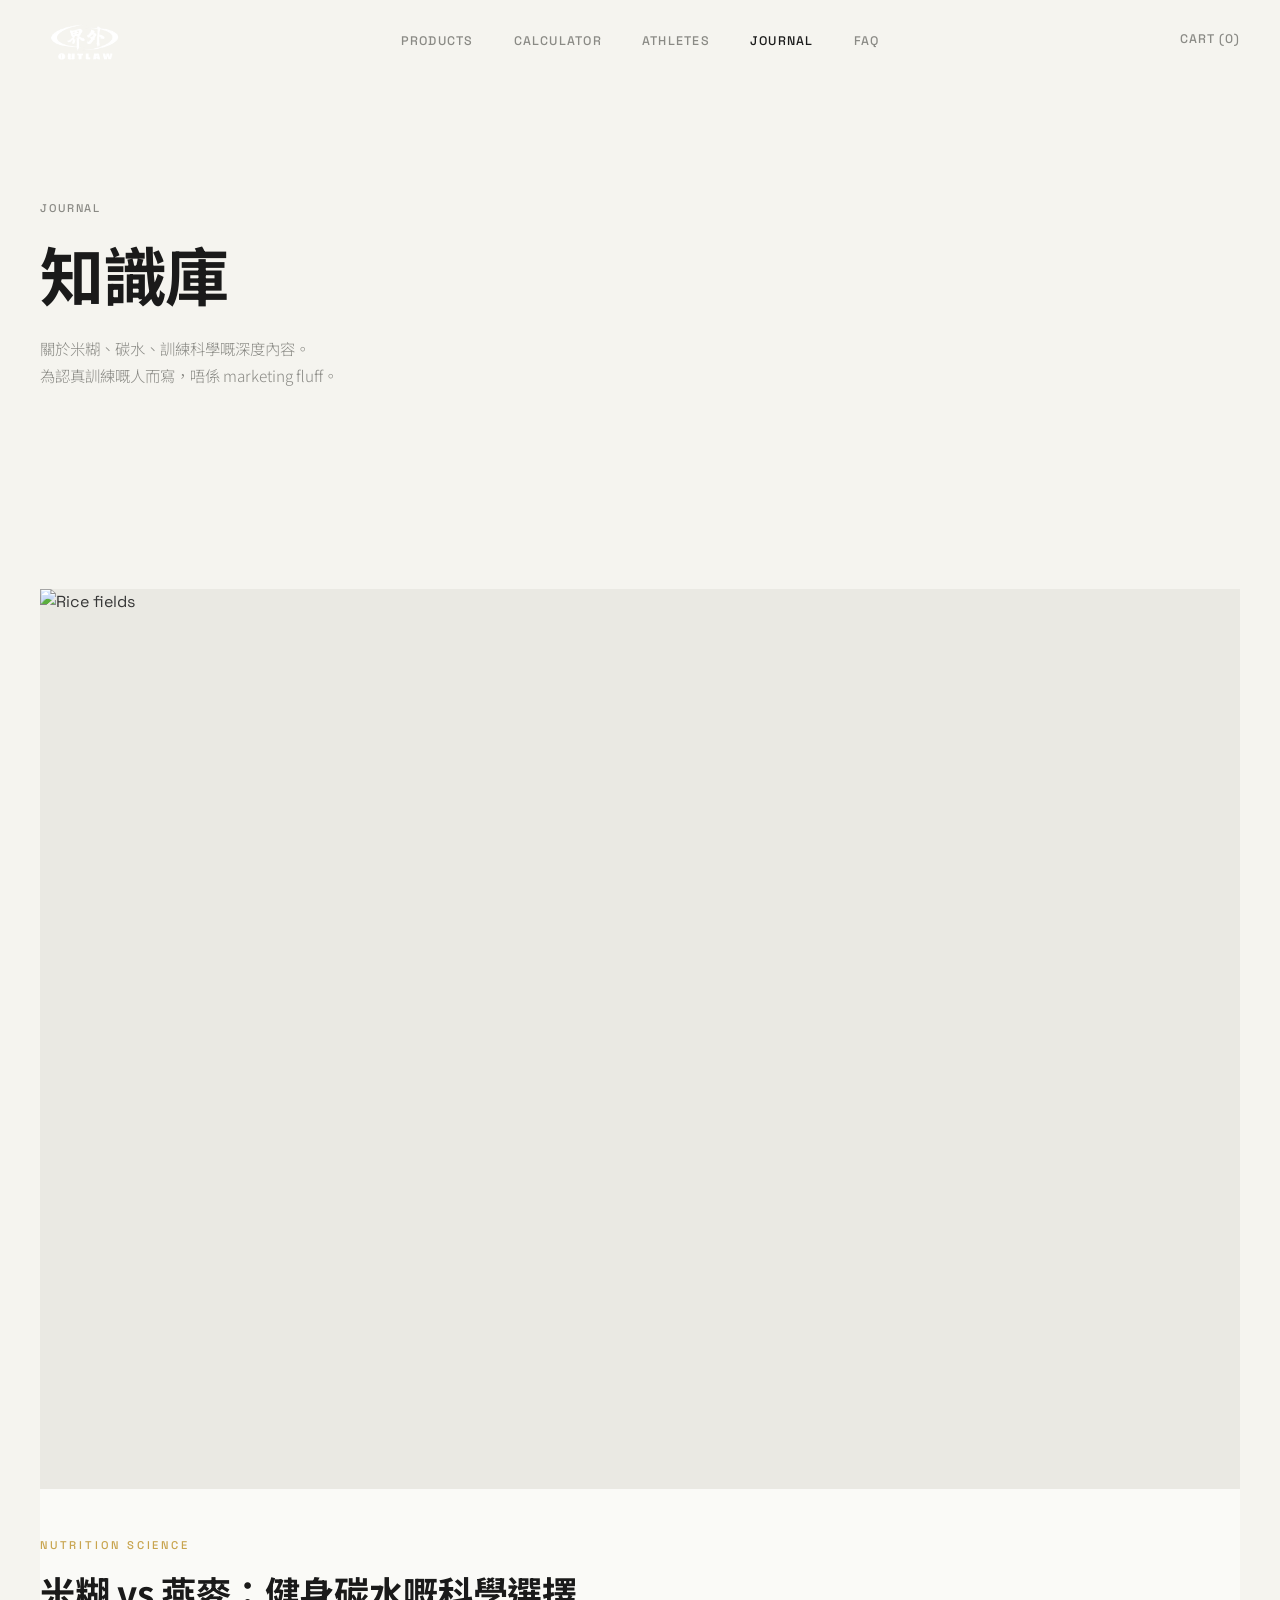
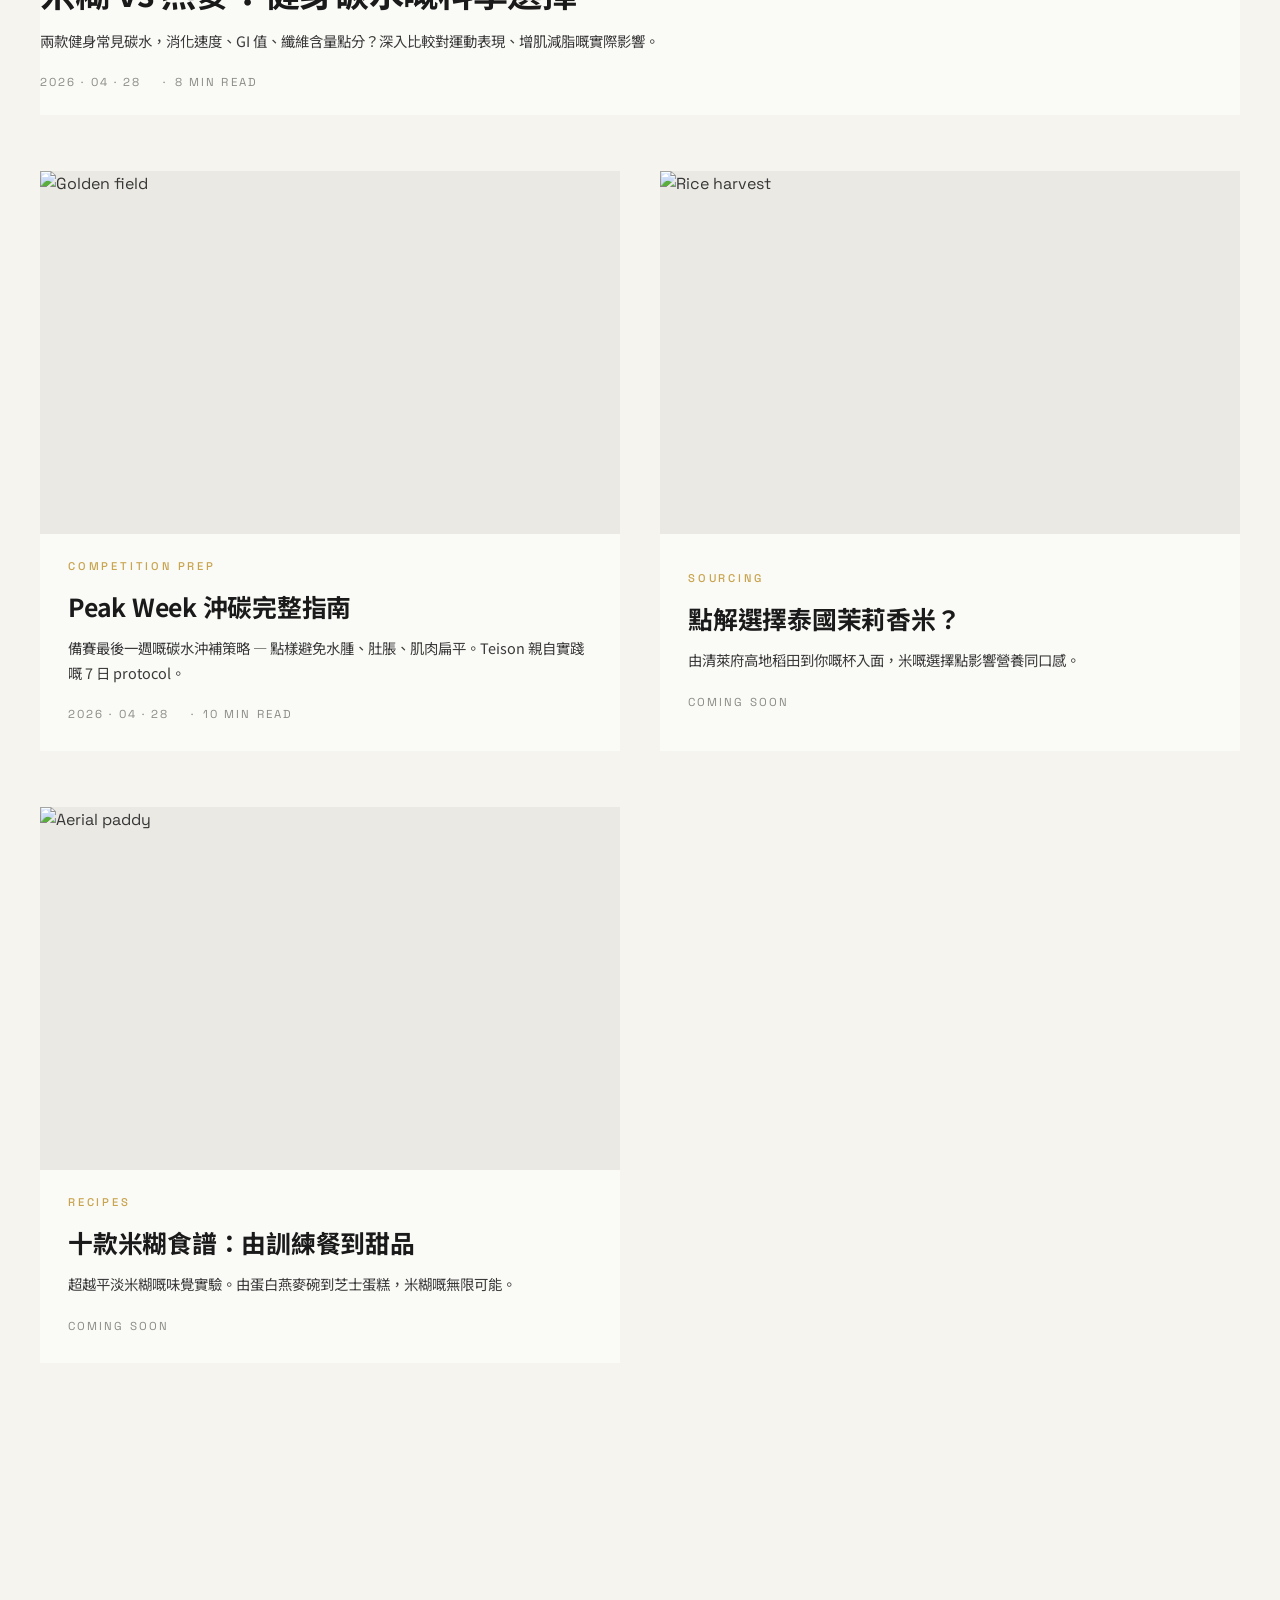
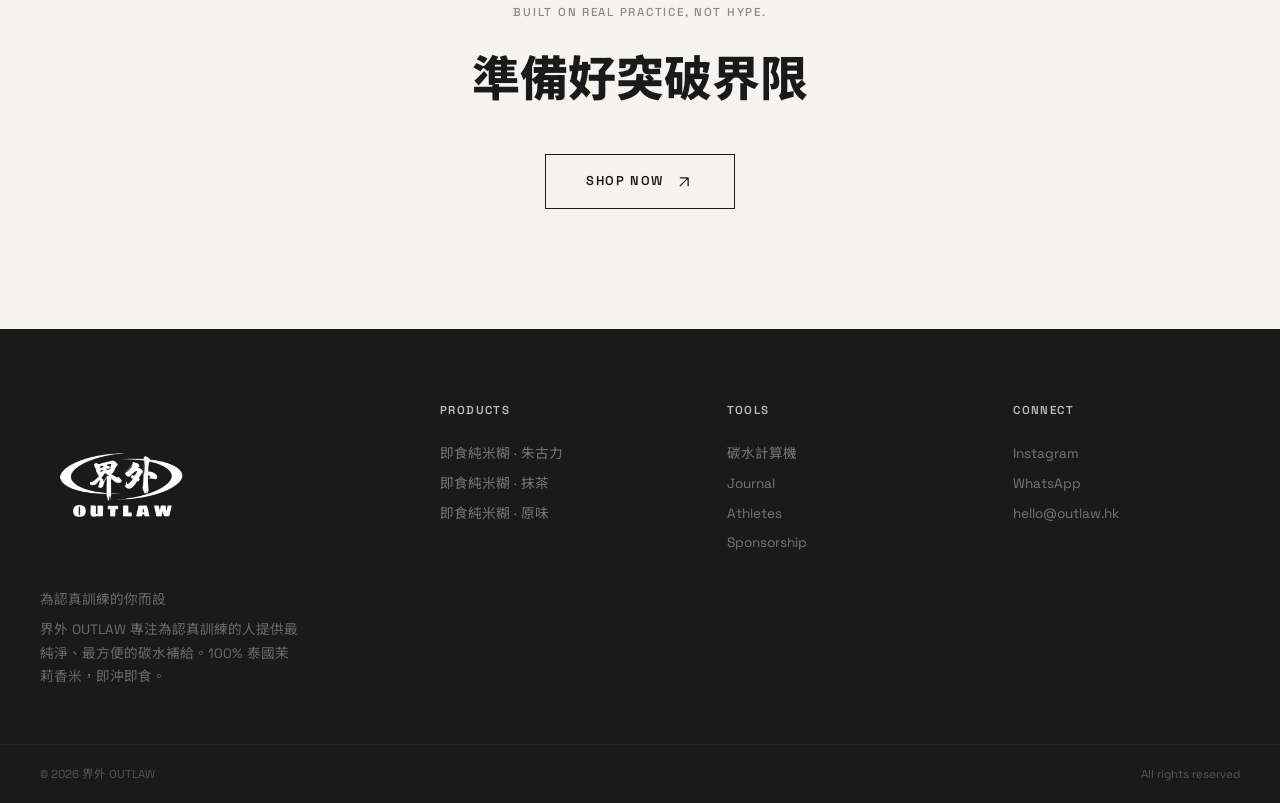
==== blog.html @ 8447324b "Add Calculator + Journal + Sponsorship pages — 5 new pages Build out three major sections requested " ====
<!DOCTYPE html>
<html lang="zh-Hant">
<head>
  <meta charset="UTF-8">
  <meta name="viewport" content="width=device-width, initial-scale=1.0">
  <title>Journal · 知識庫 — 界外 OUTLAW</title>
  <meta name="description" content="界外 Journal — 健身碳水營養、訓練科學、米糊使用指南。為認真訓練嘅人提供有深度嘅內容。">
  <link rel="stylesheet" href="styles.css?v=20260428c">
  <link rel="preconnect" href="https://fonts.googleapis.com">
  <link rel="preconnect" href="https://fonts.gstatic.com" crossorigin>
  <link href="https://fonts.googleapis.com/css2?family=Archivo:wght@400;500;600;700;800;900&family=Noto+Sans+TC:wght@300;400;500;700&family=Space+Grotesk:wght@400;500;600;700&display=swap" rel="stylesheet">
</head>
<body>

  <div class="cursor-dot"></div>

  <div class="page-loader">
    <div class="loader-inner">
      <img src="images/logo-white.webp" alt="界外" class="loader-logo-img">
      <div class="loader-bar"><div class="loader-fill"></div></div>
    </div>
  </div>

  <header class="site-header scrolled">
    <nav class="nav-container">
      <a href="index.html" class="logo">
        <img src="images/logo-white.webp" alt="界外 OUTLAW" class="logo-img logo-white">
        <img src="images/logo-black.webp" alt="界外 OUTLAW" class="logo-img logo-black">
      </a>
      <ul class="nav-links">
        <li><a href="index.html#products">Products</a></li>
        <li><a href="calculator.html">Calculator</a></li>
        <li><a href="teison.html">Athletes</a></li>
        <li><a href="blog.html" class="nav-active">Journal</a></li>
        <li><a href="index.html#faq">FAQ</a></li>
      </ul>
      <div class="nav-right">
        <a href="#" class="nav-cart">Cart (0)</a>
        <button class="hamburger" aria-label="Menu">
          <span class="ham-line"></span>
          <span class="ham-line"></span>
        </button>
      </div>
    </nav>
  </header>

  <div class="mobile-overlay">
    <div class="mobile-nav">
      <ul>
        <li><a href="index.html#products" data-num="01">Products</a></li>
        <li><a href="calculator.html" data-num="02">Calculator</a></li>
        <li><a href="teison.html" data-num="03">Athletes</a></li>
        <li><a href="blog.html" data-num="04">Journal</a></li>
        <li><a href="index.html#faq" data-num="05">FAQ</a></li>
      </ul>
      <div class="mobile-footer">
        <a href="#">Instagram</a>
        <a href="#">WhatsApp</a>
      </div>
    </div>
  </div>

  <section class="page-hero">
    <div class="section-container">
      <p class="tag" data-reveal>Journal</p>
      <h1 class="page-hero-title" data-reveal>知識庫</h1>
      <p class="page-hero-subtitle" data-reveal>關於米糊、碳水、訓練科學嘅深度內容。<br>為認真訓練嘅人而寫，唔係 marketing fluff。</p>
    </div>
  </section>

  <section class="blog-grid-section">
    <div class="section-container">
      <div class="blog-grid">

        <a href="blog-rice-vs-oats.html" class="blog-card blog-card-feature" data-reveal>
          <div class="blog-card-img">
            <img src="https://images.unsplash.com/photo-1632703272582-41359d52bfa9?w=1600&q=75&fit=crop" alt="Rice fields" loading="lazy" decoding="async" width="1600" height="900">
          </div>
          <div class="blog-card-body">
            <span class="blog-card-tag">Nutrition Science</span>
            <h3 class="blog-card-title">米糊 vs 燕麥：健身碳水嘅科學選擇</h3>
            <p class="blog-card-excerpt">兩款健身常見碳水，消化速度、GI 值、纖維含量點分？深入比較對運動表現、增肌減脂嘅實際影響。</p>
            <div class="blog-card-meta">
              <span>2026 · 04 · 28</span>
              <span class="blog-card-readtime">8 min read</span>
            </div>
          </div>
        </a>

        <a href="blog-peak-week.html" class="blog-card" data-reveal>
          <div class="blog-card-img">
            <img src="https://images.unsplash.com/photo-1572071623532-ac7ff711b03e?w=1600&q=75&fit=crop" alt="Golden field" loading="lazy" decoding="async" width="1600" height="900">
          </div>
          <div class="blog-card-body">
            <span class="blog-card-tag">Competition Prep</span>
            <h3 class="blog-card-title">Peak Week 沖碳完整指南</h3>
            <p class="blog-card-excerpt">備賽最後一週嘅碳水沖補策略 — 點樣避免水腫、肚脹、肌肉扁平。Teison 親自實踐嘅 7 日 protocol。</p>
            <div class="blog-card-meta">
              <span>2026 · 04 · 28</span>
              <span class="blog-card-readtime">10 min read</span>
            </div>
          </div>
        </a>

        <article class="blog-card blog-card-soon" data-reveal>
          <div class="blog-card-img">
            <img src="https://images.unsplash.com/photo-1761549849686-d1fd83a094aa?w=1600&q=75&fit=crop" alt="Rice harvest" loading="lazy" decoding="async" width="1600" height="900">
          </div>
          <div class="blog-card-body">
            <span class="blog-card-tag">Sourcing</span>
            <h3 class="blog-card-title">點解選擇泰國茉莉香米？</h3>
            <p class="blog-card-excerpt">由清萊府高地稻田到你嘅杯入面，米嘅選擇點影響營養同口感。</p>
            <div class="blog-card-meta">
              <span>Coming Soon</span>
            </div>
          </div>
        </article>

        <article class="blog-card blog-card-soon" data-reveal>
          <div class="blog-card-img">
            <img src="https://images.unsplash.com/photo-1558534949-0a442809cb33?w=1600&q=75&fit=crop" alt="Aerial paddy" loading="lazy" decoding="async" width="1600" height="900">
          </div>
          <div class="blog-card-body">
            <span class="blog-card-tag">Recipes</span>
            <h3 class="blog-card-title">十款米糊食譜：由訓練餐到甜品</h3>
            <p class="blog-card-excerpt">超越平淡米糊嘅味覺實驗。由蛋白燕麥碗到芝士蛋糕，米糊嘅無限可能。</p>
            <div class="blog-card-meta">
              <span>Coming Soon</span>
            </div>
          </div>
        </article>

      </div>
    </div>
  </section>

  <section class="cta-section">
    <div class="cta-inner" data-reveal>
      <p class="cta-small">Built on real practice, not hype.</p>
      <h2 class="cta-title">準備好突破界限</h2>
      <a href="index.html#products" class="btn-outline">
        <span>Shop Now</span>
        <svg width="20" height="20" viewBox="0 0 24 24" fill="none" stroke="currentColor" stroke-width="1.5"><path d="M7 17L17 7M17 7H7M17 7V17"/></svg>
      </a>
    </div>
  </section>

  <footer class="site-footer">
    <div class="footer-top">
      <div class="section-container">
        <div class="footer-grid">
          <div class="footer-brand">
            <div class="footer-logo">
              <img src="images/logo-black.webp" alt="界外 OUTLAW" class="footer-logo-img">
            </div>
            <p class="footer-tagline">為認真訓練的你而設</p>
            <p class="footer-desc">界外 OUTLAW 專注為認真訓練的人提供最純淨、最方便的碳水補給。100% 泰國茉莉香米，即沖即食。</p>
          </div>
          <div class="footer-col">
            <h5>Products</h5>
            <a href="index.html#products">即食純米糊 · 朱古力</a>
            <a href="index.html#products">即食純米糊 · 抹茶</a>
            <a href="index.html#products">即食純米糊 · 原味</a>
          </div>
          <div class="footer-col">
            <h5>Tools</h5>
            <a href="calculator.html">碳水計算機</a>
            <a href="blog.html">Journal</a>
            <a href="teison.html">Athletes</a>
            <a href="sponsorship.html">Sponsorship</a>
          </div>
          <div class="footer-col">
            <h5>Connect</h5>
            <a href="#">Instagram</a>
            <a href="#">WhatsApp</a>
            <a href="mailto:hello@outlaw.hk">hello@outlaw.hk</a>
          </div>
        </div>
      </div>
    </div>
    <div class="footer-bottom">
      <div class="section-container">
        <span>&copy; 2026 界外 OUTLAW</span>
        <span>All rights reserved</span>
      </div>
    </div>
  </footer>

  <script src="script.js?v=20260428c" defer></script>
</body>
</html>
---- styles.css ----
/* ========== RESET ========== */
*, *::before, *::after {
  margin: 0; padding: 0; box-sizing: border-box;
}

:root {
  --bg: #f5f4ef;
  --bg-dark: #1a1a1a;
  --surface: #eae9e3;
  --text: #3a3a3a;
  --text-muted: #8a8a85;
  --heading: #1a1a1a;
  --white: #fafaf7;
  --accent: #c8a44e;
  --ease: cubic-bezier(0.645, 0.045, 0.355, 1);
  --ease-out: cubic-bezier(0.16, 1, 0.3, 1);
}

html {
  scroll-behavior: smooth;
  font-size: 16px;
  scrollbar-width: thin;
  scrollbar-color: var(--text-muted) transparent;
}

body {
  font-family: 'Space Grotesk', 'Noto Sans TC', sans-serif;
  background: var(--bg);
  color: var(--text);
  line-height: 1.6;
  overflow-x: hidden;
  cursor: none;
}

@media (pointer: coarse) {
  body { cursor: auto; }
  .cursor-dot { display: none !important; }
}

img { max-width: 100%; height: auto; display: block; }
a { text-decoration: none; color: inherit; }
ul { list-style: none; }

.section-container {
  max-width: 1280px;
  margin: 0 auto;
  padding: 0 40px;
}

/* ========== CUSTOM CURSOR ========== */
.cursor-dot {
  position: fixed;
  width: 8px; height: 8px;
  background: var(--heading);
  border-radius: 50%;
  pointer-events: none;
  z-index: 9999;
  mix-blend-mode: difference;
  transition: transform 0.15s var(--ease), opacity 0.3s;
  transform: translate(-50%, -50%);
  opacity: 0;
}

body:hover .cursor-dot { opacity: 1; }

.cursor-dot.hovering {
  transform: translate(-50%, -50%) scale(5);
  background: var(--white);
}

/* ========== PAGE LOADER ========== */
.page-loader {
  position: fixed;
  inset: 0;
  z-index: 10000;
  background: var(--heading);
  display: flex;
  align-items: center;
  justify-content: center;
  transition: opacity 0.6s var(--ease), visibility 0.6s;
}

.page-loader.done {
  opacity: 0;
  visibility: hidden;
}

.loader-inner {
  text-align: center;
  display: flex;
  flex-direction: column;
  align-items: center;
  justify-content: center;
}

.loader-logo-img {
  height: 180px;
  width: auto;
  display: block;
  margin: 0 auto 40px;
}

.loader-bar {
  width: 120px;
  height: 2px;
  background: rgba(255,255,255,0.15);
  border-radius: 2px;
  overflow: hidden;
  margin: 0 auto;
}

.loader-fill {
  height: 100%;
  width: 0;
  background: var(--white);
  animation: loaderFill 1.2s var(--ease) forwards;
}

@keyframes loaderFill {
  to { width: 100%; }
}

/* ========== HEADER ========== */
.site-header {
  position: fixed;
  top: 0; left: 0;
  width: 100%;
  z-index: 1000;
  padding: 0 40px;
  transition: all 0.4s var(--ease);
}

.site-header::before {
  content: '';
  position: absolute;
  inset: 0;
  background: rgba(245, 244, 239, 0.85);
  backdrop-filter: blur(16px);
  -webkit-backdrop-filter: blur(16px);
  opacity: 0;
  transition: opacity 0.4s var(--ease);
}

.site-header.scrolled::before { opacity: 1; }

.nav-container {
  max-width: 1280px;
  margin: 0 auto;
  height: 80px;
  display: flex;
  align-items: center;
  justify-content: space-between;
  position: relative;
  z-index: 2;
}

.logo {
  display: flex;
  align-items: center;
}

.logo-img {
  height: 88px;
  width: auto;
  transition: opacity 0.4s;
}

/* Default state: show black logo, hide white */
.logo-white { display: none; }
.logo-black { display: block; }

/* On hero: show white logo, hide black */
.site-header.hero-visible .logo-white { display: block; }
.site-header.hero-visible .logo-black { display: none; }

.nav-links {
  display: flex;
  gap: 40px;
  position: absolute;
  left: 50%;
  transform: translateX(-50%);
}

.nav-links a {
  font-size: 0.78rem;
  font-weight: 500;
  letter-spacing: 0.1em;
  text-transform: uppercase;
  color: var(--text-muted);
  position: relative;
  padding: 4px 0;
  transition: color 0.3s;
}

.nav-links a:hover { color: var(--heading); }

.nav-links a::after {
  content: '';
  position: absolute;
  bottom: 0; left: 0;
  width: 0; height: 1px;
  background: var(--heading);
  transition: width 0.4s var(--ease);
}

.nav-links a:hover::after { width: 100%; }

.nav-right {
  display: flex;
  align-items: center;
  gap: 28px;
}

.nav-cart {
  font-size: 0.78rem;
  font-weight: 500;
  letter-spacing: 0.08em;
  text-transform: uppercase;
  color: var(--text-muted);
  transition: color 0.3s;
}

.nav-cart:hover { color: var(--heading); }

.hamburger {
  display: none;
  flex-direction: column;
  gap: 6px;
  background: none;
  border: none;
  cursor: none;
  padding: 8px 0;
  width: 28px;
}

.ham-line {
  display: block;
  width: 100%;
  height: 1.5px;
  background: var(--heading);
  transition: all 0.4s var(--ease);
  transform-origin: center;
}

.hamburger.active .ham-line:first-child {
  transform: translateY(3.75px) rotate(45deg);
}
.hamburger.active .ham-line:last-child {
  transform: translateY(-3.75px) rotate(-45deg);
}

/* ========== MOBILE OVERLAY ========== */
.mobile-overlay {
  position: fixed;
  inset: 0;
  z-index: 998;
  background: var(--heading);
  display: flex;
  align-items: center;
  justify-content: center;
  opacity: 0;
  visibility: hidden;
  transition: all 0.5s var(--ease);
}

.mobile-overlay.active {
  opacity: 1;
  visibility: visible;
}

.mobile-nav ul { text-align: center; }

.mobile-nav li {
  overflow: hidden;
}

.mobile-nav a {
  display: block;
  font-size: clamp(2rem, 6vw, 3.5rem);
  font-weight: 700;
  color: var(--white);
  padding: 8px 0;
  transform: translateY(100%);
  transition: transform 0.5s var(--ease-out), color 0.3s;
}

.mobile-overlay.active .mobile-nav a {
  transform: translateY(0);
}

.mobile-nav li:nth-child(1) a { transition-delay: 0.1s; }
.mobile-nav li:nth-child(2) a { transition-delay: 0.15s; }
.mobile-nav li:nth-child(3) a { transition-delay: 0.2s; }
.mobile-nav li:nth-child(4) a { transition-delay: 0.25s; }
.mobile-nav li:nth-child(5) a { transition-delay: 0.3s; }

.mobile-nav a::before {
  content: attr(data-num);
  font-size: 0.7rem;
  font-weight: 400;
  letter-spacing: 0.1em;
  color: var(--text-muted);
  display: block;
  margin-bottom: 4px;
}

.mobile-nav a:hover { color: var(--accent); }

.mobile-footer {
  position: absolute;
  bottom: 40px;
  left: 50%;
  transform: translateX(-50%);
  display: flex;
  gap: 32px;
}

.mobile-footer a {
  font-size: 0.75rem;
  letter-spacing: 0.1em;
  text-transform: uppercase;
  color: var(--text-muted);
}

/* ========== HERO ========== */
.hero {
  position: relative;
  height: 100vh;
  min-height: 700px;
  display: flex;
  align-items: flex-end;
  overflow: hidden;
}

.hero-visual {
  position: absolute;
  inset: 0;
}

.hero-img-wrapper {
  width: 100%; height: 120%;
  position: absolute;
  top: -10%;
}

.hero-img-wrapper img,
.hero-img-wrapper .hero-video {
  width: 100%;
  height: 100%;
  object-fit: cover;
  filter: brightness(0.55) contrast(1.05) saturate(0.92);
  display: block;
}

.hero-grain {
  position: absolute;
  inset: 0;
  background-image: url("data:image/svg+xml,%3Csvg viewBox='0 0 256 256' xmlns='http://www.w3.org/2000/svg'%3E%3Cfilter id='noise'%3E%3CfeTurbulence type='fractalNoise' baseFrequency='0.9' numOctaves='4' stitchTiles='stitch'/%3E%3C/filter%3E%3Crect width='100%25' height='100%25' filter='url(%23noise)' opacity='0.04'/%3E%3C/svg%3E");
  pointer-events: none;
  opacity: 0.5;
}

.hero-content {
  position: relative;
  z-index: 2;
  width: 100%;
  padding: 0 40px 60px;
  max-width: 1360px;
  margin: 0 auto;
  display: flex;
  flex-direction: column;
  gap: 48px;
}

.hero-title-wrap {
  display: flex;
  flex-direction: column;
  gap: 0;
}

.hero-line {
  overflow: hidden;
}

.hero-small {
  display: inline-block;
  font-family: 'Noto Sans TC', sans-serif;
  font-size: 0.85rem;
  font-weight: 300;
  letter-spacing: 0.3em;
  color: rgba(255,255,255,0.5);
  margin-bottom: 12px;
  transform: translateY(100%);
  transition: transform 0.8s var(--ease-out);
}

.hero-title {
  font-family: 'Archivo', sans-serif;
  font-size: clamp(3.5rem, 9vw, 7.5rem);
  font-weight: 900;
  line-height: 0.95;
  color: var(--white);
  text-transform: uppercase;
  letter-spacing: -0.02em;
  transform: translateY(100%);
  transition: transform 0.8s var(--ease-out);
}

.hero-title em {
  font-style: italic;
  color: var(--accent);
}

.hero-line.revealed .hero-small,
.hero-line.revealed .hero-title {
  transform: translateY(0);
}

.hero-line:nth-child(1) .hero-small { transition-delay: 0.4s; }
.hero-line:nth-child(2) .hero-title { transition-delay: 0.5s; }
.hero-line:nth-child(3) .hero-title { transition-delay: 0.6s; }

.hero-bottom {
  display: flex;
  justify-content: space-between;
  align-items: flex-end;
}

.link-arrow {
  display: inline-flex;
  align-items: center;
  gap: 12px;
  font-size: 0.85rem;
  font-weight: 500;
  letter-spacing: 0.1em;
  text-transform: uppercase;
  color: var(--white);
  transition: gap 0.3s var(--ease);
}

.link-arrow:hover { gap: 20px; }

.link-arrow svg { transition: transform 0.3s var(--ease); }
.link-arrow:hover svg { transform: translate(4px, -4px); }

.hero-scroll {
  display: flex;
  align-items: center;
  gap: 12px;
  color: rgba(255,255,255,0.4);
  font-size: 0.7rem;
  letter-spacing: 0.15em;
  text-transform: uppercase;
}

.scroll-indicator {
  width: 1px; height: 48px;
  background: rgba(255,255,255,0.15);
  position: relative;
  overflow: hidden;
}

.scroll-dot {
  width: 1px; height: 16px;
  background: var(--white);
  position: absolute;
  top: -16px;
  animation: scrollDown 2s var(--ease) infinite;
}

@keyframes scrollDown {
  0% { top: -16px; }
  100% { top: 48px; }
}

/* ========== REVEAL ANIMATION ========== */
[data-reveal] {
  opacity: 0;
  transform: translateY(40px);
  transition: opacity 0.8s var(--ease-out), transform 0.8s var(--ease-out);
}

[data-reveal].revealed {
  opacity: 1;
  transform: translateY(0);
}

/* ========== MARQUEE ========== */
.marquee {
  background: var(--heading);
  padding: 16px 0;
  overflow: hidden;
  white-space: nowrap;
}

.marquee-track {
  display: inline-flex;
  align-items: center;
  gap: 28px;
  animation: marqueeScroll 20s linear infinite;
}

.marquee-item {
  font-size: 0.72rem;
  font-weight: 500;
  letter-spacing: 0.15em;
  text-transform: uppercase;
  color: rgba(255,255,255,0.45);
}

.marquee-dot {
  font-size: 0.35rem;
  color: var(--accent);
}

@keyframes marqueeScroll {
  0% { transform: translateX(0); }
  100% { transform: translateX(-50%); }
}

/* ========== BRAND STATEMENT ========== */
.brand-statement {
  padding: 160px 40px;
  text-align: center;
}

.statement-label {
  font-size: 0.72rem;
  font-weight: 500;
  letter-spacing: 0.2em;
  text-transform: uppercase;
  color: var(--text-muted);
  margin-bottom: 40px;
}

.statement-text {
  font-family: 'Noto Sans TC', sans-serif;
  font-size: clamp(1.6rem, 3.5vw, 2.6rem);
  font-weight: 700;
  line-height: 1.7;
  color: var(--heading);
}

.statement-highlight {
  color: var(--accent);
  position: relative;
}

/* ========== EXPLAINER ========== */
.explainer {
  padding: 0 40px 140px;
}

.explainer-layout {
  max-width: 1280px;
  margin: 0 auto;
  display: grid;
  grid-template-columns: 1fr 1.2fr;
  gap: 100px;
  align-items: start;
}

.explainer-title {
  font-family: 'Noto Sans TC', sans-serif;
  font-size: clamp(1.8rem, 3.5vw, 2.8rem);
  font-weight: 700;
  line-height: 1.4;
  color: var(--heading);
  margin-bottom: 20px;
}

.explainer-block {
  padding: 28px 0;
  border-bottom: 1px solid rgba(0,0,0,0.06);
}

.explainer-block:first-child {
  padding-top: 0;
}

.explainer-body {
  font-size: 0.95rem;
  line-height: 1.9;
  color: var(--text-muted);
}

.explainer-body strong {
  color: var(--heading);
  font-weight: 600;
}

/* ========== TAG ========== */
.tag {
  font-size: 0.7rem;
  font-weight: 500;
  letter-spacing: 0.15em;
  text-transform: uppercase;
  color: var(--text-muted);
  margin-bottom: 20px;
}

/* ========== IMAGE STRIP ========== */
.image-strip {
  position: relative;
  height: 50vh;
  min-height: 350px;
  overflow: hidden;
}

.image-strip-short {
  height: 40vh;
  min-height: 280px;
}

.strip-img {
  position: absolute;
  inset: 0;
  width: 100%;
  height: 120%;
  top: -10%;
}

.strip-img img {
  width: 100%;
  height: 100%;
  object-fit: cover;
  filter: contrast(1.05) saturate(0.9);
}

.strip-overlay {
  position: absolute;
  inset: 0;
  background: linear-gradient(to bottom, rgba(0,0,0,0.1), rgba(0,0,0,0.3));
  pointer-events: none;
}

.strip-grain {
  position: absolute;
  inset: 0;
  background-image: url("data:image/svg+xml,%3Csvg viewBox='0 0 256 256' xmlns='http://www.w3.org/2000/svg'%3E%3Cfilter id='noise'%3E%3CfeTurbulence type='fractalNoise' baseFrequency='0.9' numOctaves='4' stitchTiles='stitch'/%3E%3C/filter%3E%3Crect width='100%25' height='100%25' filter='url(%23noise)' opacity='0.04'/%3E%3C/svg%3E");
  pointer-events: none;
  opacity: 0.4;
}

.strip-text {
  position: absolute;
  bottom: 32px;
  left: 0;
  right: 0;
  text-align: center;
  z-index: 2;
}

.strip-text span {
  font-family: 'Noto Sans TC', sans-serif;
  font-size: 0.78rem;
  font-weight: 400;
  letter-spacing: 0.25em;
  color: rgba(255,255,255,0.6);
}

/* ========== PRODUCTS ========== */
.products {
  padding: 120px 0;
}

.products-header {
  margin-bottom: 60px;
}

.products-title {
  font-family: 'Noto Sans TC', sans-serif;
  font-size: clamp(1.6rem, 3vw, 2.4rem);
  font-weight: 700;
  color: var(--heading);
}

.products-subtitle {
  font-size: 0.92rem;
  line-height: 1.8;
  color: var(--text-muted);
  margin-top: 16px;
  max-width: 520px;
}

.products-grid {
  display: grid;
  grid-template-columns: repeat(3, 1fr);
  gap: 2px;
}

.product-card {
  background: var(--bg);
}

.product-link {
  display: block;
}

.product-visual {
  position: relative;
  aspect-ratio: 1;
  overflow: hidden;
  background: var(--surface);
}

.product-visual img {
  width: 100%;
  height: 100%;
  object-fit: contain;
  padding: 20px;
  transition: transform 0.6s var(--ease);
}

.product-card:hover .product-visual img {
  transform: scale(1.05);
}

.product-overlay {
  position: absolute;
  inset: 0;
  background: rgba(26,26,26,0);
  display: flex;
  align-items: center;
  justify-content: center;
  transition: background 0.4s var(--ease);
}

.product-card:hover .product-overlay {
  background: rgba(26,26,26,0.15);
}

.product-cta {
  font-size: 0.78rem;
  font-weight: 600;
  letter-spacing: 0.1em;
  text-transform: uppercase;
  color: var(--white);
  opacity: 0;
  transform: translateY(12px);
  transition: all 0.4s var(--ease);
}

.product-card:hover .product-cta {
  opacity: 1;
  transform: translateY(0);
}

.product-details {
  padding: 24px 28px;
  display: flex;
  flex-direction: column;
  gap: 8px;
}

.product-name {
  display: flex;
  align-items: center;
  gap: 12px;
}

.product-name h3 {
  font-size: 0.95rem;
  font-weight: 600;
  color: var(--heading);
}

.product-badge {
  font-size: 0.6rem;
  font-weight: 600;
  letter-spacing: 0.08em;
  text-transform: uppercase;
  color: var(--accent);
  border: 1px solid var(--accent);
  padding: 2px 8px;
}

.badge-new {
  color: var(--heading);
  border-color: var(--heading);
}

.product-desc {
  font-size: 0.82rem;
  line-height: 1.6;
  color: var(--text-muted);
  margin-bottom: 12px;
}

.product-meta {
  display: flex;
  justify-content: space-between;
  align-items: center;
}

.product-spec {
  font-size: 0.78rem;
  color: var(--text-muted);
}

.product-price {
  font-size: 0.95rem;
  font-weight: 700;
  color: var(--heading);
}

/* ========== NUTRITION ========== */
.nutrition {
  padding: 140px 0;
  background: var(--surface);
}

.nutrition-layout {
  display: grid;
  grid-template-columns: 1fr 1fr;
  gap: 100px;
  align-items: start;
}

.nutrition-title {
  font-family: 'Noto Sans TC', sans-serif;
  font-size: clamp(1.6rem, 3vw, 2.4rem);
  font-weight: 700;
  line-height: 1.4;
  color: var(--heading);
  margin-bottom: 20px;
}

.nutrition-desc {
  font-size: 0.92rem;
  line-height: 1.7;
  color: var(--text-muted);
}

.nutrition-table {
  border: 1px solid rgba(0,0,0,0.08);
  background: var(--bg);
}

.nutri-row {
  display: flex;
  justify-content: space-between;
  padding: 14px 24px;
  font-size: 0.88rem;
  border-bottom: 1px solid rgba(0,0,0,0.06);
}

.nutri-row:last-child {
  border-bottom: none;
}

.nutri-row span:first-child {
  color: var(--text-muted);
}

.nutri-row span:last-child {
  font-weight: 600;
  color: var(--heading);
}

.nutri-header {
  background: var(--heading);
}

.nutri-header span {
  color: rgba(255,255,255,0.7) !important;
  font-weight: 500 !important;
  font-size: 0.75rem;
  letter-spacing: 0.08em;
  text-transform: uppercase;
}

.nutri-note {
  font-size: 0.78rem;
  line-height: 1.7;
  color: var(--text-muted);
  margin-top: 20px;
  padding-top: 20px;
  border-top: 1px solid rgba(0,0,0,0.06);
}

/* ========== COMPARISON TABLE ========== */
.comparison {
  padding: 140px 0;
}

.comparison-header {
  margin-bottom: 60px;
}

.comparison-title {
  font-family: 'Noto Sans TC', sans-serif;
  font-size: clamp(1.6rem, 3vw, 2.4rem);
  font-weight: 700;
  color: var(--heading);
  margin-bottom: 12px;
}

.comparison-subtitle {
  font-size: 0.92rem;
  line-height: 1.7;
  color: var(--text-muted);
  max-width: 480px;
}

.comparison-table {
  width: 100%;
  border: 1px solid rgba(0,0,0,0.06);
}

.comp-row {
  display: grid;
  grid-template-columns: 1.2fr repeat(4, 1fr);
  border-bottom: 1px solid rgba(0,0,0,0.06);
}

.comp-row:last-child {
  border-bottom: none;
}

.comp-row span {
  padding: 18px 24px;
  font-size: 0.88rem;
  color: var(--text-muted);
  border-right: 1px solid rgba(0,0,0,0.06);
}

.comp-row span:last-child {
  border-right: none;
}

.comp-header {
  background: var(--heading);
}

.comp-header span {
  color: rgba(255,255,255,0.5);
  font-size: 0.75rem;
  font-weight: 500;
  letter-spacing: 0.08em;
  text-transform: uppercase;
}

.comp-highlight {
  background: rgba(200,164,78,0.08);
  color: var(--heading) !important;
  font-weight: 600;
  position: relative;
}

.comp-header .comp-highlight {
  background: var(--accent) !important;
  color: var(--heading) !important;
}

.comp-label {
  font-weight: 500;
  color: var(--heading) !important;
}

/* ========== SPLIT VISUAL (cinematic rice field) ========== */
.split-visual {
  position: relative;
  height: 85vh;
  min-height: 560px;
  overflow: hidden;
}

.split-img {
  position: absolute;
  inset: 0;
  width: 100%;
  height: 120%;
  top: -10%;
}

.split-img img,
.split-img .split-video {
  width: 100%;
  height: 100%;
  object-fit: cover;
  filter: contrast(1.05) saturate(0.92);
  display: block;
}

.split-overlay {
  position: absolute;
  inset: 0;
  background: linear-gradient(to bottom, rgba(0,0,0,0.12), rgba(0,0,0,0.05) 40%, rgba(0,0,0,0.25));
  pointer-events: none;
}

.split-grain {
  position: absolute;
  inset: 0;
  background-image: url("data:image/svg+xml,%3Csvg viewBox='0 0 256 256' xmlns='http://www.w3.org/2000/svg'%3E%3Cfilter id='noise'%3E%3CfeTurbulence type='fractalNoise' baseFrequency='0.9' numOctaves='4' stitchTiles='stitch'/%3E%3C/filter%3E%3Crect width='100%25' height='100%25' filter='url(%23noise)' opacity='0.04'/%3E%3C/svg%3E");
  pointer-events: none;
  opacity: 0.4;
}

/* ========== RITUAL ========== */
.ritual {
  padding: 140px 0;
}

.ritual-header {
  margin-bottom: 80px;
}

.ritual-title {
  font-family: 'Noto Sans TC', sans-serif;
  font-size: clamp(1.8rem, 3.5vw, 2.8rem);
  font-weight: 700;
  color: var(--heading);
  margin-bottom: 16px;
}

.ritual-subtitle {
  font-size: 0.95rem;
  color: var(--text-muted);
  max-width: 400px;
}

.ritual-grid {
  display: grid;
  grid-template-columns: repeat(3, 1fr);
  gap: 60px;
}

.ritual-step {
  display: flex;
  flex-direction: column;
  gap: 28px;
}

.step-visual {
  display: flex;
  flex-direction: column;
  align-items: flex-start;
  gap: 16px;
}

.step-num {
  font-family: 'Archivo', sans-serif;
  font-size: 2.5rem;
  font-weight: 900;
  color: var(--accent);
  line-height: 1;
}

.step-line {
  width: 100%;
  height: 1px;
  background: rgba(0,0,0,0.1);
}

.step-content h4 {
  font-family: 'Noto Sans TC', sans-serif;
  font-size: 1.1rem;
  font-weight: 700;
  color: var(--heading);
  margin-bottom: 12px;
}

.step-content p {
  font-size: 0.88rem;
  line-height: 1.7;
  color: var(--text-muted);
}

/* ========== INGREDIENT SPOTLIGHT ========== */
.ingredient {
  position: relative;
  min-height: 80vh;
  display: flex;
  align-items: center;
  justify-content: center;
  overflow: hidden;
}

.ingredient-bg {
  position: absolute;
  inset: 0;
  width: 100%; height: 120%;
  top: -10%;
}

.ingredient-bg img {
  width: 100%;
  height: 100%;
  object-fit: cover;
}

.ingredient-overlay {
  position: absolute;
  inset: 0;
  background: linear-gradient(135deg, rgba(0,0,0,0.65) 0%, rgba(0,0,0,0.35) 100%);
}

.ingredient-grain {
  position: absolute;
  inset: 0;
  background-image: url("data:image/svg+xml,%3Csvg viewBox='0 0 256 256' xmlns='http://www.w3.org/2000/svg'%3E%3Cfilter id='noise'%3E%3CfeTurbulence type='fractalNoise' baseFrequency='0.9' numOctaves='4' stitchTiles='stitch'/%3E%3C/filter%3E%3Crect width='100%25' height='100%25' filter='url(%23noise)' opacity='0.04'/%3E%3C/svg%3E");
  pointer-events: none;
  opacity: 0.5;
}

.ingredient-content {
  position: relative;
  z-index: 2;
  text-align: center;
  padding: 80px 40px;
  max-width: 700px;
}

.ingredient-tag {
  display: block;
  font-size: 0.72rem;
  font-weight: 500;
  letter-spacing: 0.25em;
  text-transform: uppercase;
  color: rgba(255,255,255,0.4);
  margin-bottom: 24px;
}

.ingredient-title {
  font-family: 'Noto Sans TC', sans-serif;
  font-size: clamp(2.2rem, 5vw, 3.5rem);
  font-weight: 900;
  color: var(--white);
  line-height: 1.35;
  letter-spacing: 0.03em;
  margin-bottom: 24px;
}

.ingredient-desc {
  font-size: 0.92rem;
  line-height: 1.9;
  color: rgba(255,255,255,0.55);
  margin-bottom: 48px;
}

.ingredient-details {
  display: flex;
  justify-content: center;
  gap: 56px;
  padding-top: 40px;
  border-top: 1px solid rgba(255,255,255,0.1);
}

.ingredient-detail {
  display: flex;
  flex-direction: column;
  align-items: center;
  gap: 8px;
}

.detail-value {
  font-family: 'Archivo', sans-serif;
  font-size: 1.6rem;
  font-weight: 800;
  color: var(--accent);
}

.detail-label {
  font-size: 0.72rem;
  letter-spacing: 0.1em;
  color: rgba(255,255,255,0.4);
}

/* ========== PHILOSOPHY ========== */
.philosophy {
  padding: 140px 0;
  background: var(--surface);
}

.philosophy-header {
  margin-bottom: 80px;
}

.philosophy-title {
  font-family: 'Archivo', sans-serif;
  font-size: clamp(2rem, 4vw, 3.2rem);
  font-weight: 800;
  color: var(--heading);
  letter-spacing: -0.02em;
  margin-bottom: 16px;
}

.philosophy-subtitle {
  font-size: 0.92rem;
  line-height: 1.7;
  color: var(--text-muted);
  max-width: 500px;
}

.philosophy-grid {
  display: grid;
  grid-template-columns: repeat(3, 1fr);
  gap: 40px;
}

.phi-card {
  padding: 32px 0;
  border-top: 1px solid rgba(0,0,0,0.1);
}

.phi-num {
  font-size: 0.7rem;
  font-weight: 600;
  color: var(--accent);
  letter-spacing: 0.05em;
  display: block;
  margin-bottom: 20px;
}

.phi-card h4 {
  font-family: 'Noto Sans TC', sans-serif;
  font-size: 1.05rem;
  font-weight: 700;
  color: var(--heading);
  margin-bottom: 12px;
}

.phi-card p {
  font-size: 0.88rem;
  line-height: 1.7;
  color: var(--text-muted);
}

/* ========== ABOUT ========== */
.about {
  padding: 140px 0 0;
}

.about-header {
  margin-bottom: 60px;
}

.about-main-title {
  font-family: 'Noto Sans TC', sans-serif;
  font-size: clamp(1.8rem, 3.5vw, 2.8rem);
  font-weight: 700;
  color: var(--heading);
}

.about-container {
  max-width: 1280px;
  margin: 0 auto;
  padding: 0 40px;
  display: grid;
  grid-template-columns: 1fr 1fr;
  gap: 100px;
  align-items: start;
}

.about-title {
  font-family: 'Noto Sans TC', sans-serif;
  font-size: clamp(1.6rem, 3vw, 2.2rem);
  font-weight: 700;
  line-height: 1.5;
  color: var(--heading);
}

.about-right p {
  font-size: 0.95rem;
  line-height: 1.9;
  color: var(--text-muted);
  margin-bottom: 20px;
}

.about-stats-section {
  padding: 80px 0;
  margin-top: 80px;
  border-top: 1px solid rgba(0,0,0,0.06);
}

.about-stats {
  display: flex;
  justify-content: center;
  gap: 80px;
}

.stat {
  display: flex;
  flex-direction: column;
  align-items: center;
}

.stat-value {
  font-family: 'Archivo', sans-serif;
  font-size: 2.8rem;
  font-weight: 900;
  color: var(--heading);
  line-height: 1;
}

.stat-unit {
  font-family: 'Archivo', sans-serif;
  font-size: 1.4rem;
  font-weight: 700;
  color: var(--heading);
}

.stat-label {
  font-size: 0.78rem;
  color: var(--text-muted);
  margin-top: 8px;
}

/* ========== CERTIFICATIONS ========== */
.certifications {
  padding: 140px 0;
  background: var(--bg-dark);
}

.cert-header {
  margin-bottom: 80px;
}

.certifications .tag {
  color: var(--accent);
}

.cert-title {
  font-family: 'Noto Sans TC', sans-serif;
  font-size: clamp(1.8rem, 3.5vw, 2.8rem);
  font-weight: 700;
  color: var(--white);
  margin-bottom: 16px;
}

.cert-subtitle {
  font-size: 0.92rem;
  line-height: 1.7;
  color: rgba(255,255,255,0.45);
  max-width: 500px;
}

.cert-grid {
  display: grid;
  grid-template-columns: repeat(4, 1fr);
  gap: 32px;
}

.cert-card {
  padding: 40px 28px;
  border: 1px solid rgba(255,255,255,0.08);
  border-radius: 4px;
  transition: border-color 0.4s var(--ease);
}

.cert-card:hover {
  border-color: rgba(200,164,78,0.3);
}

.cert-icon {
  margin-bottom: 28px;
  color: var(--accent);
}

.cert-card h4 {
  font-family: 'Archivo', sans-serif;
  font-size: 1.05rem;
  font-weight: 700;
  color: var(--white);
  margin-bottom: 6px;
}

.cert-card p {
  font-size: 0.78rem;
  color: rgba(255,255,255,0.35);
  margin-bottom: 20px;
  letter-spacing: 0.02em;
}

.cert-detail {
  display: block;
  font-size: 0.82rem;
  line-height: 1.7;
  color: rgba(255,255,255,0.55);
}

/* ========== COMING SOON ========== */
.coming-soon {
  padding: 140px 0;
  background: var(--bg);
}

.coming-header {
  margin-bottom: 80px;
}

.coming-title {
  font-family: 'Noto Sans TC', sans-serif;
  font-size: clamp(1.8rem, 3.5vw, 2.8rem);
  font-weight: 700;
  color: var(--heading);
  margin-bottom: 16px;
}

.coming-subtitle {
  font-size: 0.92rem;
  line-height: 1.7;
  color: var(--text-muted);
  max-width: 500px;
}

.coming-grid {
  display: grid;
  grid-template-columns: repeat(3, 1fr);
  gap: 32px;
}

.coming-card {
  padding: 36px 0;
  border-top: 1px solid rgba(0,0,0,0.08);
  transition: border-color 0.4s var(--ease);
}

.coming-card:hover {
  border-color: var(--accent);
}

.coming-label {
  display: inline-block;
  font-size: 0.68rem;
  font-weight: 600;
  letter-spacing: 0.12em;
  text-transform: uppercase;
  color: var(--accent);
  margin-bottom: 16px;
  padding: 4px 10px;
  border: 1px solid var(--accent);
  border-radius: 2px;
}

.coming-card h4 {
  font-family: 'Noto Sans TC', sans-serif;
  font-size: 1.05rem;
  font-weight: 700;
  color: var(--heading);
  margin-bottom: 12px;
}

.coming-card p {
  font-size: 0.88rem;
  line-height: 1.7;
  color: var(--text-muted);
}

/* ========== FAQ ========== */
.faq {
  padding: 140px 0;
  background: var(--surface);
}

.faq-layout {
  display: grid;
  grid-template-columns: 1fr 1.5fr;
  gap: 100px;
  align-items: start;
}

.faq-title {
  font-family: 'Noto Sans TC', sans-serif;
  font-size: clamp(1.8rem, 3.5vw, 2.8rem);
  font-weight: 700;
  color: var(--heading);
  margin-bottom: 16px;
}

.faq-desc {
  font-size: 0.88rem;
  line-height: 1.7;
  color: var(--text-muted);
}

.faq-item {
  border-bottom: 1px solid rgba(0,0,0,0.08);
}

.faq-item:first-child {
  border-top: 1px solid rgba(0,0,0,0.08);
}

.faq-question {
  width: 100%;
  display: flex;
  justify-content: space-between;
  align-items: center;
  padding: 24px 0;
  background: none;
  border: none;
  cursor: pointer;
  font-family: 'Noto Sans TC', 'Space Grotesk', sans-serif;
  font-size: 0.95rem;
  font-weight: 600;
  color: var(--heading);
  text-align: left;
  transition: color 0.3s;
}

.faq-question:hover {
  color: var(--accent);
}

.faq-icon {
  font-family: 'Archivo', sans-serif;
  font-size: 1.2rem;
  font-weight: 300;
  color: var(--text-muted);
  transition: transform 0.3s var(--ease);
  flex-shrink: 0;
  margin-left: 20px;
}

.faq-item.active .faq-icon {
  transform: rotate(45deg);
}

.faq-answer {
  max-height: 0;
  overflow: hidden;
  transition: max-height 0.4s var(--ease), padding 0.4s var(--ease);
}

.faq-item.active .faq-answer {
  max-height: 300px;
}

.faq-answer p {
  padding-bottom: 24px;
  font-size: 0.88rem;
  line-height: 1.8;
  color: var(--text-muted);
}

/* ========== CTA ========== */
.cta-section {
  padding: 120px 40px;
  text-align: center;
}

.cta-small {
  font-size: 0.72rem;
  font-weight: 500;
  letter-spacing: 0.15em;
  text-transform: uppercase;
  color: var(--text-muted);
  margin-bottom: 16px;
}

.cta-title {
  font-family: 'Noto Sans TC', sans-serif;
  font-size: clamp(2rem, 4vw, 3rem);
  font-weight: 800;
  color: var(--heading);
  margin-bottom: 40px;
}

.btn-outline {
  display: inline-flex;
  align-items: center;
  gap: 10px;
  padding: 16px 40px;
  border: 1.5px solid var(--heading);
  font-size: 0.8rem;
  font-weight: 600;
  letter-spacing: 0.12em;
  text-transform: uppercase;
  color: var(--heading);
  transition: all 0.4s var(--ease);
}

.btn-outline:hover {
  background: var(--heading);
  color: var(--white);
}

.btn-outline svg { transition: transform 0.3s var(--ease); }
.btn-outline:hover svg { transform: translate(3px, -3px); }

/* ========== FOOTER ========== */
.site-footer {
  background: var(--heading);
  color: rgba(255,255,255,0.45);
}

.footer-top {
  padding: 72px 0 56px;
}

.footer-grid {
  display: grid;
  grid-template-columns: 1.5fr 1fr 1fr 1fr;
  gap: 60px;
}

.footer-logo {
  display: flex;
  align-items: baseline;
  gap: 8px;
  margin-bottom: 12px;
}

.footer-logo-img {
  height: 160px;
  width: auto;
  filter: invert(1);
  margin-bottom: 16px;
}

.footer-brand p {
  font-size: 0.85rem;
  color: rgba(255,255,255,0.35);
}

.footer-tagline {
  margin-bottom: 8px;
}

.footer-desc {
  font-size: 0.8rem;
  line-height: 1.7;
  color: rgba(255,255,255,0.3);
  margin-top: 4px;
  max-width: 260px;
}

.footer-col h5 {
  font-size: 0.72rem;
  font-weight: 600;
  letter-spacing: 0.12em;
  text-transform: uppercase;
  color: rgba(255,255,255,0.7);
  margin-bottom: 20px;
}

.footer-col a {
  display: block;
  font-size: 0.85rem;
  color: rgba(255,255,255,0.4);
  padding: 4px 0;
  transition: color 0.3s;
}

.footer-col a:hover { color: var(--accent); }

.footer-bottom {
  border-top: 1px solid rgba(255,255,255,0.06);
  padding: 20px 0;
}

.footer-bottom .section-container {
  display: flex;
  justify-content: space-between;
}

.footer-bottom span {
  font-size: 0.72rem;
  color: rgba(255,255,255,0.25);
}

/* ========== RESPONSIVE ========== */
@media (max-width: 1024px) {
  .philosophy-grid {
    grid-template-columns: repeat(2, 1fr);
  }

  .explainer-layout {
    grid-template-columns: 1fr;
    gap: 40px;
  }

  .about-container,
  .nutrition-layout {
    grid-template-columns: 1fr;
    gap: 48px;
  }

  .faq-layout {
    grid-template-columns: 1fr;
    gap: 48px;
  }

  .ritual-grid {
    grid-template-columns: 1fr;
    gap: 48px;
  }

  .footer-grid {
    grid-template-columns: 1fr 1fr;
    gap: 40px;
  }

  .comp-row {
    grid-template-columns: 1.5fr repeat(4, 1fr);
  }

  .comp-row span {
    padding: 14px 16px;
    font-size: 0.82rem;
  }

  .about-stats {
    gap: 48px;
  }

  .ingredient-details {
    gap: 40px;
  }

  .cert-grid {
    grid-template-columns: repeat(2, 1fr);
  }

  .coming-grid {
    grid-template-columns: repeat(2, 1fr);
  }
}

@media (max-width: 768px) {
  .section-container { padding: 0 24px; }
  .site-header { padding: 0 24px; }
  .nav-links { display: none; }
  .nav-cart { display: none; }
  .hamburger { display: flex; }

  .hero-content { padding: 0 24px 48px; }

  .brand-statement { padding: 100px 24px; }
  .explainer { padding: 0 24px 80px; }

  .products { padding: 80px 0; }

  .products-grid {
    grid-template-columns: 1fr;
    gap: 2px;
  }

  .product-visual { aspect-ratio: 4/5; }

  .split-visual {
    height: 65vh;
    min-height: 420px;
  }

  .philosophy-grid { grid-template-columns: 1fr; gap: 0; }

  .philosophy { padding: 80px 0; }
  .ritual { padding: 80px 0; }
  .nutrition { padding: 80px 0; }
  .comparison { padding: 80px 0; }
  .about { padding: 80px 0 0; }
  .faq { padding: 80px 0; }
  .cta-section { padding: 80px 24px; }

  .about-container { padding: 0 24px; }

  .about-stats { gap: 32px; flex-wrap: wrap; justify-content: flex-start; }

  .hero-bottom { flex-direction: column; gap: 24px; align-items: flex-start; }
  .hero-scroll { display: none; }

  .footer-grid { grid-template-columns: 1fr; gap: 32px; }
  .footer-bottom .section-container { flex-direction: column; gap: 4px; }

  .comparison-table { overflow-x: auto; }

  .comp-row {
    min-width: 600px;
  }

  .ingredient-details {
    flex-direction: column;
    gap: 24px;
    align-items: center;
  }

  .ingredient-content {
    padding: 60px 24px;
  }

  .certifications { padding: 80px 0; }
  .cert-grid { grid-template-columns: 1fr; }

  .coming-soon { padding: 80px 0; }
  .coming-grid { grid-template-columns: 1fr; }
}

/* ========== ENDORSEMENT CARD (homepage) ========== */
.endorsement {
  padding: 140px 0;
  background: var(--bg);
}

.endorsement-header {
  margin-bottom: 60px;
  max-width: 720px;
}

.endorsement-section-title {
  font-family: 'Noto Sans TC', sans-serif;
  font-size: clamp(1.8rem, 3.5vw, 2.8rem);
  font-weight: 700;
  color: var(--heading);
  line-height: 1.2;
  margin-bottom: 18px;
}

.endorsement-section-subtitle {
  font-size: 0.95rem;
  line-height: 1.7;
  color: var(--text-muted);
  max-width: 520px;
}

.endorsement-card {
  display: grid;
  grid-template-columns: 1.05fr 1fr;
  background: var(--surface);
  text-decoration: none;
  color: inherit;
  overflow: hidden;
  position: relative;
  cursor: pointer;
}

.endorsement-visual {
  position: relative;
  overflow: hidden;
  min-height: 600px;
  background: var(--bg-dark);
}

.endorsement-visual img {
  width: 100%;
  height: 100%;
  object-fit: cover;
  object-position: center 28%;
  filter: contrast(1.05) saturate(0.92);
  transition: transform 1.4s var(--ease-out);
}

.endorsement-card:hover .endorsement-visual img {
  transform: scale(1.05);
}

.endorsement-badge {
  position: absolute;
  top: 24px;
  left: 24px;
  background: var(--bg-dark);
  color: var(--white);
  padding: 9px 16px;
  font-family: 'Space Grotesk', sans-serif;
  font-size: 0.7rem;
  letter-spacing: 0.25em;
  text-transform: uppercase;
  font-weight: 500;
  z-index: 2;
}

.endorsement-content {
  padding: 72px 56px;
  display: flex;
  flex-direction: column;
  gap: 28px;
  justify-content: center;
}

.endorsement-name {
  margin: 0;
  display: flex;
  flex-direction: column;
  gap: 10px;
  line-height: 1;
}

.endorsement-name-zh {
  font-family: 'Noto Sans TC', sans-serif;
  font-size: clamp(1rem, 1.3vw, 1.15rem);
  font-weight: 500;
  color: var(--text-muted);
  letter-spacing: 0.05em;
}

.endorsement-name-en {
  display: block;
  font-family: 'Archivo', sans-serif;
  font-size: clamp(2.6rem, 5vw, 4.2rem);
  font-weight: 900;
  letter-spacing: -0.04em;
  color: var(--heading);
  line-height: 0.95;
  text-transform: uppercase;
}

.endorsement-quote {
  font-family: 'Noto Sans TC', sans-serif;
  font-size: clamp(0.95rem, 1.15vw, 1.05rem);
  line-height: 1.85;
  color: var(--text);
  font-weight: 400;
  border-left: 2px solid var(--accent);
  padding: 4px 0 4px 22px;
  margin: 0;
  font-style: normal;
}

.endorsement-quote em {
  font-style: normal;
  color: var(--accent);
  font-weight: 600;
}

.endorsement-awards {
  list-style: none;
  padding: 0;
  margin: 0;
  display: flex;
  flex-direction: column;
  gap: 10px;
  border-top: 1px solid rgba(0,0,0,0.08);
  padding-top: 22px;
}

.endorsement-awards li {
  font-family: 'Noto Sans TC', sans-serif;
  font-size: 0.85rem;
  color: var(--text);
  display: flex;
  align-items: center;
  gap: 12px;
  letter-spacing: 0.01em;
}

.aw-medal {
  font-size: 1rem;
  line-height: 1;
}

.endorsement-awards li.aw-more {
  font-family: 'Space Grotesk', sans-serif;
  font-size: 0.72rem;
  letter-spacing: 0.18em;
  text-transform: uppercase;
  color: var(--text-muted);
  margin-top: 4px;
  padding-left: 28px;
}

.endorsement-cta {
  display: inline-flex;
  align-items: center;
  gap: 12px;
  font-family: 'Space Grotesk', sans-serif;
  font-size: 0.8rem;
  font-weight: 500;
  letter-spacing: 0.22em;
  text-transform: uppercase;
  color: var(--heading);
  margin-top: 8px;
  align-self: flex-start;
  transition: gap 0.4s var(--ease-out), color 0.3s var(--ease-out);
  border-bottom: 1px solid var(--heading);
  padding-bottom: 6px;
}

.endorsement-card:hover .endorsement-cta {
  gap: 18px;
  color: var(--accent);
  border-bottom-color: var(--accent);
}

.endorsement-cta svg {
  transition: transform 0.4s var(--ease-out);
}

.endorsement-card:hover .endorsement-cta svg {
  transform: translate(2px, -2px);
}

/* ========== ATHLETE / TEISON PAGE ========== */
.nav-active {
  color: var(--heading) !important;
  font-weight: 600;
}

/* Athlete hero */
.athlete-hero {
  position: relative;
  height: 100vh;
  min-height: 720px;
  overflow: hidden;
  background: var(--bg-dark);
}

.athlete-hero-img {
  position: absolute;
  inset: 0;
  width: 100%;
  height: 115%;
  top: -7.5%;
}

.athlete-hero-img img {
  width: 100%;
  height: 100%;
  object-fit: cover;
  object-position: center 30%;
  filter: contrast(1.05) saturate(0.92);
}

.athlete-hero-overlay {
  position: absolute;
  inset: 0;
  background: linear-gradient(
    to bottom,
    rgba(0,0,0,0.55) 0%,
    rgba(0,0,0,0.25) 35%,
    rgba(0,0,0,0.55) 75%,
    rgba(0,0,0,0.85) 100%
  );
  pointer-events: none;
}

.athlete-hero-grain {
  position: absolute;
  inset: 0;
  background-image: url("data:image/svg+xml,%3Csvg viewBox='0 0 256 256' xmlns='http://www.w3.org/2000/svg'%3E%3Cfilter id='noise'%3E%3CfeTurbulence type='fractalNoise' baseFrequency='0.9' numOctaves='4' stitchTiles='stitch'/%3E%3C/filter%3E%3Crect width='100%25' height='100%25' filter='url(%23noise)' opacity='0.05'/%3E%3C/svg%3E");
  pointer-events: none;
  opacity: 0.5;
}

.athlete-hero-content {
  position: absolute;
  bottom: 0;
  left: 0;
  right: 0;
  padding: 0 0 80px;
  z-index: 2;
  color: var(--white);
}

.athlete-tag {
  font-family: 'Space Grotesk', sans-serif;
  font-size: 0.78rem;
  font-weight: 500;
  letter-spacing: 0.3em;
  text-transform: uppercase;
  color: rgba(255,255,255,0.7);
  margin-bottom: 28px;
  opacity: 0;
  transform: translateY(20px);
  transition: opacity 1s var(--ease-out), transform 1s var(--ease-out);
}

.athlete-tag.revealed {
  opacity: 1;
  transform: translateY(0);
}

.athlete-hero-title {
  display: flex;
  flex-direction: column;
  gap: 8px;
  margin-bottom: 36px;
  line-height: 0.95;
}

.athlete-hero-line {
  display: block;
  font-family: 'Noto Sans TC', sans-serif;
  font-weight: 700;
  font-size: clamp(1.6rem, 3vw, 2.4rem);
  color: rgba(255,255,255,0.85);
  opacity: 0;
  transform: translateY(40px);
  transition: opacity 1.1s var(--ease-out), transform 1.1s var(--ease-out);
}

.athlete-hero-line:nth-child(2) { transition-delay: 0.15s; }

.athlete-hero-line.revealed,
.athlete-hero-title.revealed .athlete-hero-line,
[data-reveal].revealed .athlete-hero-line {
  opacity: 1;
  transform: translateY(0);
}

.athlete-hero-name {
  font-family: 'Archivo', sans-serif;
  font-weight: 900;
  font-size: clamp(4rem, 13vw, 11rem);
  letter-spacing: -0.04em;
  line-height: 0.9;
  color: var(--white);
  text-transform: uppercase;
}

.athlete-hero-subtitle {
  max-width: 620px;
  font-family: 'Noto Sans TC', sans-serif;
  font-size: clamp(0.9rem, 1.1vw, 1rem);
  font-weight: 300;
  line-height: 1.7;
  color: rgba(255,255,255,0.7);
  letter-spacing: 0.02em;
  opacity: 0;
  transform: translateY(20px);
  transition: opacity 1s var(--ease-out) 0.3s, transform 1s var(--ease-out) 0.3s;
}

.athlete-hero-subtitle.revealed {
  opacity: 1;
  transform: translateY(0);
}

/* Pull quote */
.athlete-quote {
  padding: 160px 0 140px;
  background: var(--bg);
  position: relative;
}

.quote-inner {
  max-width: 900px;
  margin: 0 auto;
  text-align: left;
  position: relative;
}

.quote-mark {
  display: block;
  font-family: 'Archivo', serif;
  font-size: clamp(7rem, 14vw, 12rem);
  line-height: 0.7;
  color: var(--accent);
  margin-bottom: 8px;
  font-weight: 400;
}

.quote-body {
  font-family: 'Noto Sans TC', sans-serif;
  font-size: clamp(1.4rem, 2.4vw, 2.1rem);
  font-weight: 400;
  line-height: 1.55;
  color: var(--heading);
  letter-spacing: -0.005em;
  margin: 0 0 48px;
  padding: 0;
  border: none;
  quotes: none;
}

.quote-body em {
  font-style: normal;
  color: var(--accent);
  font-weight: 600;
}

.quote-attribution {
  display: flex;
  flex-direction: column;
  gap: 6px;
  padding-left: 28px;
  border-left: 2px solid var(--accent);
}

.quote-name {
  font-family: 'Archivo', sans-serif;
  font-size: 1.25rem;
  font-weight: 700;
  color: var(--heading);
  letter-spacing: -0.01em;
}

.quote-role {
  font-family: 'Space Grotesk', sans-serif;
  font-size: 0.78rem;
  letter-spacing: 0.2em;
  text-transform: uppercase;
  color: var(--text-muted);
}

/* Competition stage strip */
.athlete-strip {
  position: relative;
  height: 70vh;
  min-height: 480px;
  overflow: hidden;
  background: var(--bg-dark);
}

.athlete-strip-img {
  position: absolute;
  inset: 0;
  width: 100%;
  height: 115%;
  top: -7.5%;
}

.athlete-strip-img img {
  width: 100%;
  height: 100%;
  object-fit: cover;
  object-position: center 35%;
  filter: contrast(1.05) saturate(0.9);
}

.athlete-strip-overlay {
  position: absolute;
  inset: 0;
  background: linear-gradient(
    to bottom,
    rgba(0,0,0,0.35) 0%,
    rgba(0,0,0,0.15) 40%,
    rgba(0,0,0,0.55) 100%
  );
  pointer-events: none;
}

.athlete-strip-grain {
  position: absolute;
  inset: 0;
  background-image: url("data:image/svg+xml,%3Csvg viewBox='0 0 256 256' xmlns='http://www.w3.org/2000/svg'%3E%3Cfilter id='noise'%3E%3CfeTurbulence type='fractalNoise' baseFrequency='0.9' numOctaves='4' stitchTiles='stitch'/%3E%3C/filter%3E%3Crect width='100%25' height='100%25' filter='url(%23noise)' opacity='0.04'/%3E%3C/svg%3E");
  pointer-events: none;
  opacity: 0.4;
}

.athlete-strip-text {
  position: absolute;
  bottom: 36px;
  left: 0;
  right: 0;
  text-align: center;
  z-index: 2;
}

.athlete-strip-text span {
  font-family: 'Space Grotesk', sans-serif;
  font-size: 0.78rem;
  font-weight: 400;
  letter-spacing: 0.3em;
  text-transform: uppercase;
  color: rgba(255,255,255,0.7);
}

/* Awards */
.athlete-awards {
  padding: 140px 0;
  background: var(--surface);
}

.awards-header {
  margin-bottom: 80px;
  max-width: 720px;
}

.awards-title {
  font-family: 'Noto Sans TC', sans-serif;
  font-size: clamp(1.8rem, 3.5vw, 2.8rem);
  font-weight: 700;
  color: var(--heading);
  margin-bottom: 18px;
  line-height: 1.2;
}

.awards-subtitle {
  font-size: 0.95rem;
  line-height: 1.7;
  color: var(--text-muted);
  max-width: 480px;
}

.awards-list {
  display: flex;
  flex-direction: column;
  gap: 0;
  border-top: 1px solid rgba(0,0,0,0.08);
}

.award-row {
  display: grid;
  grid-template-columns: 80px 1fr auto;
  align-items: center;
  gap: 32px;
  padding: 28px 4px;
  border-bottom: 1px solid rgba(0,0,0,0.08);
  transition: background 0.4s var(--ease-out), padding 0.4s var(--ease-out);
}

.award-row:hover {
  background: rgba(255,255,255,0.5);
  padding-left: 16px;
  padding-right: 16px;
}

.award-medal {
  font-family: 'Archivo', sans-serif;
  font-size: 1.8rem;
  font-weight: 800;
  color: var(--text-muted);
  text-align: center;
  line-height: 1;
}

.award-medal.award-gold,
.award-medal.award-silver,
.award-medal.award-bronze {
  font-size: 2rem;
}

.award-info {
  display: flex;
  flex-direction: column;
  gap: 6px;
}

.award-event {
  font-family: 'Noto Sans TC', sans-serif;
  font-size: clamp(0.95rem, 1.4vw, 1.15rem);
  font-weight: 600;
  color: var(--heading);
  letter-spacing: -0.005em;
  margin: 0;
  line-height: 1.3;
}

.award-meta {
  font-family: 'Space Grotesk', sans-serif;
  font-size: 0.72rem;
  letter-spacing: 0.18em;
  text-transform: uppercase;
  color: var(--text-muted);
  margin: 0;
}

.award-place {
  font-family: 'Archivo', sans-serif;
  font-size: 0.82rem;
  font-weight: 600;
  letter-spacing: 0.1em;
  text-transform: uppercase;
  color: var(--accent);
  white-space: nowrap;
}

/* Before / After transformation — dark editorial */
.transform {
  padding: 160px 0;
  background: var(--bg-dark);
  color: var(--white);
  position: relative;
  overflow: hidden;
}

.transform-grain {
  position: absolute;
  inset: 0;
  background-image: url("data:image/svg+xml,%3Csvg viewBox='0 0 256 256' xmlns='http://www.w3.org/2000/svg'%3E%3Cfilter id='noise'%3E%3CfeTurbulence type='fractalNoise' baseFrequency='0.9' numOctaves='4' stitchTiles='stitch'/%3E%3C/filter%3E%3Crect width='100%25' height='100%25' filter='url(%23noise)' opacity='0.05'/%3E%3C/svg%3E");
  pointer-events: none;
  opacity: 0.5;
}

.transform > .section-container {
  position: relative;
  z-index: 1;
}

.transform-header {
  margin-bottom: 100px;
  max-width: 720px;
}

.transform-tag {
  color: rgba(255,255,255,0.5);
}

.transform-title {
  font-family: 'Noto Sans TC', sans-serif;
  font-size: clamp(1.8rem, 3.5vw, 2.8rem);
  font-weight: 700;
  color: var(--white);
  line-height: 1.25;
  margin-bottom: 22px;
}

.transform-subtitle {
  font-size: 0.95rem;
  line-height: 1.75;
  color: rgba(255,255,255,0.55);
  max-width: 560px;
}

.transform-grid {
  display: grid;
  grid-template-columns: 1fr 60px 1fr;
  gap: 0;
  align-items: center;
}

.transform-card {
  margin: 0;
  display: flex;
  flex-direction: column;
  gap: 28px;
}

.transform-label-row {
  display: flex;
  align-items: baseline;
  gap: 18px;
  padding-bottom: 4px;
  border-bottom: 1px solid rgba(255,255,255,0.12);
}

.transform-label {
  font-family: 'Archivo', sans-serif;
  font-size: clamp(2rem, 3vw, 2.6rem);
  font-weight: 900;
  letter-spacing: -0.03em;
  color: var(--white);
  line-height: 1;
  text-transform: uppercase;
}

.transform-label-after {
  color: var(--accent);
}

.transform-meta {
  font-family: 'Space Grotesk', sans-serif;
  font-size: 0.72rem;
  letter-spacing: 0.28em;
  text-transform: uppercase;
  color: rgba(255,255,255,0.45);
  font-weight: 500;
  margin-left: auto;
}

.transform-img {
  position: relative;
  overflow: hidden;
  aspect-ratio: 2 / 3;
  background: #0a0a0a;
}

.transform-img img {
  width: 100%;
  height: 100%;
  object-fit: cover;
  object-position: center center;
  /* Color treatment: slight desaturation + contrast lift for premium
     editorial look while keeping skin tones natural. */
  filter: saturate(0.88) contrast(1.08) brightness(0.92);
  transition: transform 1.6s var(--ease-out), filter 1.6s var(--ease-out);
}

.transform-card:hover .transform-img img {
  transform: scale(1.03);
  filter: saturate(1) contrast(1.12) brightness(0.96);
}

/* Strong vignette — radial shadow pushes attention to body, hides background */
.transform-vignette {
  position: absolute;
  inset: 0;
  pointer-events: none;
  background:
    radial-gradient(
      ellipse 70% 90% at center 55%,
      transparent 0%,
      transparent 35%,
      rgba(0,0,0,0.55) 80%,
      rgba(0,0,0,0.85) 100%
    ),
    linear-gradient(
      to bottom,
      rgba(0,0,0,0.45) 0%,
      transparent 25%,
      transparent 75%,
      rgba(0,0,0,0.55) 100%
    );
}

/* Center divider with arrow */
.transform-divider {
  display: flex;
  align-items: center;
  justify-content: center;
  height: 100%;
  position: relative;
}

.transform-divider::before,
.transform-divider::after {
  content: "";
  position: absolute;
  left: 50%;
  width: 1px;
  background: linear-gradient(to bottom, transparent, rgba(255,255,255,0.18), transparent);
}

.transform-divider::before {
  top: 0;
  height: calc(50% - 24px);
}

.transform-divider::after {
  bottom: 0;
  height: calc(50% - 24px);
}

.transform-divider-arrow {
  font-family: 'Archivo', sans-serif;
  font-size: 1.5rem;
  font-weight: 300;
  color: var(--accent);
  display: inline-block;
  width: 48px;
  height: 48px;
  border: 1px solid rgba(200, 164, 78, 0.35);
  border-radius: 50%;
  text-align: center;
  line-height: 46px;
  background: var(--bg-dark);
  position: relative;
  z-index: 2;
}

.transform-disclaimer {
  margin-top: 80px;
  font-family: 'Noto Sans TC', sans-serif;
  font-size: 0.78rem;
  line-height: 1.7;
  color: rgba(255,255,255,0.4);
  max-width: 760px;
  letter-spacing: 0.01em;
}

/* Why OUTLAW */
.athlete-why {
  padding: 140px 0;
  background: var(--bg);
}

.why-layout {
  display: grid;
  grid-template-columns: 380px 1fr;
  gap: 100px;
  align-items: start;
}

.why-title {
  font-family: 'Noto Sans TC', sans-serif;
  font-size: clamp(1.8rem, 3.5vw, 2.8rem);
  font-weight: 700;
  color: var(--heading);
  line-height: 1.2;
  margin-top: 16px;
}

.why-right {
  display: flex;
  flex-direction: column;
  gap: 56px;
}

.why-block {
  display: grid;
  grid-template-columns: 80px 1fr;
  grid-template-areas:
    "num title"
    "num desc";
  column-gap: 32px;
  row-gap: 14px;
  align-items: start;
  padding-bottom: 48px;
  border-bottom: 1px solid rgba(0,0,0,0.08);
}

.why-block:last-child {
  border-bottom: none;
  padding-bottom: 0;
}

.why-num {
  grid-area: num;
  font-family: 'Archivo', sans-serif;
  font-size: 2.4rem;
  font-weight: 200;
  color: var(--accent);
  line-height: 1;
  letter-spacing: -0.03em;
}

.why-block h4 {
  grid-area: title;
  font-family: 'Noto Sans TC', sans-serif;
  font-size: 1.2rem;
  font-weight: 600;
  color: var(--heading);
  margin: 0;
  line-height: 1.3;
}

.why-block p {
  grid-area: desc;
  font-size: 0.95rem;
  line-height: 1.75;
  color: var(--text);
  margin: 0;
  max-width: 560px;
}

/* Athlete page mobile */
@media (max-width: 1024px) {
  .why-layout {
    grid-template-columns: 1fr;
    gap: 56px;
  }
}

@media (max-width: 768px) {
  .athlete-hero { min-height: 600px; height: 90vh; }
  .athlete-hero-content { padding: 0 0 56px; }
  .athlete-hero-img img { object-position: center 25%; }

  .endorsement { padding: 80px 0; }
  .endorsement-header { margin-bottom: 36px; }
  .endorsement-card { grid-template-columns: 1fr; }
  .endorsement-visual { min-height: 380px; aspect-ratio: 4 / 5; }
  .endorsement-content { padding: 40px 24px; gap: 22px; }

  .athlete-quote { padding: 100px 0 80px; }
  .quote-body { font-size: 1.2rem; }
  .quote-attribution { padding-left: 20px; }

  .athlete-strip { height: 55vh; min-height: 380px; }

  .athlete-awards { padding: 80px 0; }
  .awards-header { margin-bottom: 48px; }

  .award-row {
    grid-template-columns: 56px 1fr;
    gap: 20px;
    padding: 24px 0;
  }

  .award-place {
    grid-column: 2;
    margin-top: 4px;
    font-size: 0.72rem;
  }

  .award-row:hover {
    padding-left: 0;
    padding-right: 0;
  }

  .transform { padding: 100px 0; }
  .transform-header { margin-bottom: 56px; }
  .transform-grid {
    grid-template-columns: 1fr;
    grid-template-rows: auto auto auto;
    gap: 0;
  }
  .transform-divider {
    height: 80px;
    margin: 32px 0;
  }
  .transform-divider::before,
  .transform-divider::after {
    left: 50%;
    width: 1px;
    height: calc(50% - 24px);
  }
  .transform-divider::before { top: 0; }
  .transform-divider::after { bottom: 0; }
  .transform-disclaimer { margin-top: 56px; }
  .transform-meta { font-size: 0.65rem; }

  .athlete-why { padding: 80px 0; }

  .why-block {
    grid-template-columns: 1fr;
    grid-template-areas:
      "num"
      "title"
      "desc";
    row-gap: 12px;
  }
}


/* ========== SHARED PAGE HERO (calculator / blog / sponsorship) ========== */
.page-hero {
  padding: 200px 0 120px;
  background: var(--bg);
  position: relative;
  overflow: hidden;
}

.page-hero-dark {
  background: var(--bg-dark);
  color: var(--white);
}

.page-hero-grain {
  position: absolute;
  inset: 0;
  background-image: url("data:image/svg+xml,%3Csvg viewBox='0 0 256 256' xmlns='http://www.w3.org/2000/svg'%3E%3Cfilter id='noise'%3E%3CfeTurbulence type='fractalNoise' baseFrequency='0.9' numOctaves='4' stitchTiles='stitch'/%3E%3C/filter%3E%3Crect width='100%25' height='100%25' filter='url(%23noise)' opacity='0.05'/%3E%3C/svg%3E");
  pointer-events: none;
  opacity: 0.5;
}

.page-hero > .section-container {
  position: relative;
  z-index: 1;
}

.page-hero-title {
  font-family: 'Noto Sans TC', sans-serif;
  font-size: clamp(2.4rem, 5vw, 4.5rem);
  font-weight: 700;
  color: var(--heading);
  letter-spacing: -0.02em;
  line-height: 1.05;
  margin: 22px 0 28px;
  max-width: 900px;
}

.page-hero-title-light {
  color: var(--white);
}

.page-hero-subtitle {
  font-family: 'Noto Sans TC', sans-serif;
  font-size: clamp(0.95rem, 1.2vw, 1.05rem);
  font-weight: 300;
  line-height: 1.75;
  color: var(--text-muted);
  max-width: 640px;
}

.page-hero-subtitle-light {
  color: rgba(255,255,255,0.6);
}

.tag-light {
  color: rgba(255,255,255,0.6);
}

/* ========== CARB CALCULATOR ========== */
.calc {
  padding: 120px 0;
  background: var(--surface);
}

.calc-layout {
  display: grid;
  grid-template-columns: 1fr 1fr;
  gap: 80px;
  align-items: start;
}

.calc-inputs {
  display: flex;
  flex-direction: column;
  gap: 56px;
}

.calc-field {
  display: flex;
  flex-direction: column;
  gap: 22px;
}

.calc-label {
  display: flex;
  align-items: baseline;
  gap: 16px;
  border-bottom: 1px solid rgba(0,0,0,0.1);
  padding-bottom: 14px;
}

.calc-label-num {
  font-family: 'Archivo', sans-serif;
  font-size: 0.78rem;
  font-weight: 600;
  letter-spacing: 0.2em;
  color: var(--accent);
}

.calc-label-text {
  font-family: 'Noto Sans TC', sans-serif;
  font-size: 1.05rem;
  font-weight: 600;
  color: var(--heading);
  letter-spacing: -0.005em;
}

.calc-weight-row {
  display: flex;
  align-items: center;
  gap: 24px;
}

.calc-slider {
  flex: 1;
  -webkit-appearance: none;
  appearance: none;
  height: 4px;
  background: rgba(0,0,0,0.12);
  border-radius: 2px;
  outline: none;
  cursor: pointer;
}

.calc-slider::-webkit-slider-thumb {
  -webkit-appearance: none;
  appearance: none;
  width: 22px;
  height: 22px;
  border-radius: 50%;
  background: var(--accent);
  cursor: pointer;
  border: 3px solid var(--white);
  box-shadow: 0 2px 8px rgba(0,0,0,0.2);
  transition: transform 0.2s var(--ease-out);
}

.calc-slider::-webkit-slider-thumb:hover { transform: scale(1.15); }
.calc-slider::-moz-range-thumb {
  width: 22px;
  height: 22px;
  border-radius: 50%;
  background: var(--accent);
  cursor: pointer;
  border: 3px solid var(--white);
  box-shadow: 0 2px 8px rgba(0,0,0,0.2);
}

.calc-weight-output {
  min-width: 100px;
  display: flex;
  align-items: baseline;
  gap: 6px;
  font-family: 'Archivo', sans-serif;
  font-size: 1.8rem;
  font-weight: 800;
  color: var(--heading);
  letter-spacing: -0.02em;
}

.calc-unit {
  font-family: 'Space Grotesk', sans-serif;
  font-size: 0.72rem;
  font-weight: 500;
  letter-spacing: 0.18em;
  text-transform: uppercase;
  color: var(--text-muted);
}

.calc-options {
  display: grid;
  grid-template-columns: 1fr 1fr;
  gap: 12px;
}

.calc-option {
  display: flex;
  flex-direction: column;
  align-items: flex-start;
  gap: 6px;
  padding: 18px 18px;
  border: 1px solid rgba(0,0,0,0.12);
  background: var(--white);
  cursor: pointer;
  transition: border-color 0.3s var(--ease-out), background 0.3s var(--ease-out);
  text-align: left;
  font: inherit;
}

.calc-option:hover {
  border-color: rgba(200, 164, 78, 0.5);
}

.calc-option.active {
  border-color: var(--accent);
  background: var(--accent);
}

.calc-option-label {
  font-family: 'Archivo', sans-serif;
  font-size: 1.05rem;
  font-weight: 700;
  color: var(--heading);
  letter-spacing: -0.01em;
}

.calc-option.active .calc-option-label { color: var(--white); }

.calc-option-zh {
  font-family: 'Noto Sans TC', sans-serif;
  font-size: 0.85rem;
  font-weight: 500;
  color: var(--text);
}

.calc-option.active .calc-option-zh { color: rgba(255,255,255,0.85); }

.calc-option-rate {
  font-family: 'Space Grotesk', sans-serif;
  font-size: 0.7rem;
  letter-spacing: 0.12em;
  color: var(--text-muted);
  margin-top: 4px;
}

.calc-option.active .calc-option-rate { color: rgba(255,255,255,0.7); }

/* RESULTS */
.calc-results {
  background: var(--white);
  padding: 56px 48px;
  display: flex;
  flex-direction: column;
  gap: 36px;
  position: sticky;
  top: 100px;
}

.calc-result-main {
  border-bottom: 1px solid rgba(0,0,0,0.08);
  padding-bottom: 32px;
}

.calc-result-tag {
  font-family: 'Space Grotesk', sans-serif;
  font-size: 0.72rem;
  letter-spacing: 0.25em;
  text-transform: uppercase;
  color: var(--text-muted);
  margin: 0 0 14px;
}

.calc-result-figure {
  display: flex;
  align-items: baseline;
  gap: 10px;
}

.calc-result-figure span:first-child {
  font-family: 'Archivo', sans-serif;
  font-size: clamp(4rem, 8vw, 6rem);
  font-weight: 900;
  color: var(--heading);
  letter-spacing: -0.04em;
  line-height: 0.95;
}

.calc-result-unit {
  font-family: 'Archivo', sans-serif;
  font-size: 1.6rem;
  font-weight: 600;
  color: var(--accent);
  letter-spacing: -0.02em;
}

.calc-result-note {
  font-family: 'Noto Sans TC', sans-serif;
  font-size: 0.85rem;
  color: var(--text-muted);
  margin: 14px 0 0;
}

.calc-result-grid {
  display: grid;
  grid-template-columns: 1fr 1fr;
  gap: 28px 32px;
}

.calc-stat {
  display: flex;
  flex-direction: column;
  gap: 6px;
}

.calc-stat-num {
  font-family: 'Archivo', sans-serif;
  font-size: 1.5rem;
  font-weight: 700;
  color: var(--heading);
  letter-spacing: -0.02em;
}

.calc-stat-label {
  font-family: 'Noto Sans TC', sans-serif;
  font-size: 0.78rem;
  line-height: 1.5;
  color: var(--text-muted);
}

.calc-stat-label em {
  font-style: normal;
  font-family: 'Space Grotesk', sans-serif;
  font-size: 0.7rem;
  letter-spacing: 0.1em;
  color: var(--text);
  display: block;
  margin-top: 2px;
}

.calc-result-tip {
  background: var(--bg);
  padding: 22px 24px;
  border-left: 3px solid var(--accent);
}

.calc-tip-label {
  font-family: 'Space Grotesk', sans-serif;
  font-size: 0.7rem;
  letter-spacing: 0.22em;
  text-transform: uppercase;
  color: var(--accent);
  font-weight: 600;
  display: block;
  margin-bottom: 10px;
}

.calc-result-tip p {
  font-family: 'Noto Sans TC', sans-serif;
  font-size: 0.88rem;
  line-height: 1.7;
  color: var(--text);
  margin: 0;
}

.calc-disclaimer {
  margin-top: 60px;
  font-family: 'Noto Sans TC', sans-serif;
  font-size: 0.75rem;
  line-height: 1.7;
  color: var(--text-muted);
  max-width: 760px;
}

/* METHODOLOGY */
.calc-method {
  padding: 120px 0;
  background: var(--bg);
}

.calc-method-layout {
  display: grid;
  grid-template-columns: 380px 1fr;
  gap: 100px;
}

.calc-method-title {
  font-family: 'Noto Sans TC', sans-serif;
  font-size: clamp(1.8rem, 3.5vw, 2.6rem);
  font-weight: 700;
  color: var(--heading);
  margin: 18px 0 14px;
  line-height: 1.2;
}

.calc-method-desc {
  font-size: 0.92rem;
  line-height: 1.7;
  color: var(--text-muted);
  max-width: 320px;
}

.calc-method-row {
  display: grid;
  grid-template-columns: 140px 1fr;
  gap: 32px;
  align-items: start;
  padding: 28px 0;
  border-bottom: 1px solid rgba(0,0,0,0.08);
}

.calc-method-row:last-child { border-bottom: none; }

.method-rate {
  font-family: 'Archivo', sans-serif;
  font-size: 1.05rem;
  font-weight: 700;
  color: var(--accent);
  letter-spacing: -0.01em;
}

.method-info h4 {
  font-family: 'Noto Sans TC', sans-serif;
  font-size: 1rem;
  font-weight: 600;
  color: var(--heading);
  margin: 0 0 6px;
}

.method-info p {
  font-size: 0.88rem;
  line-height: 1.7;
  color: var(--text);
  margin: 0;
}

@media (max-width: 1024px) {
  .calc-layout { grid-template-columns: 1fr; gap: 56px; }
  .calc-results { position: static; }
  .calc-method-layout { grid-template-columns: 1fr; gap: 48px; }
}

@media (max-width: 768px) {
  .page-hero { padding: 140px 0 80px; }
  .calc { padding: 80px 0; }
  .calc-results { padding: 40px 24px; }
  .calc-result-grid { grid-template-columns: 1fr; gap: 24px; }
  .calc-options { grid-template-columns: 1fr; }
  .calc-method { padding: 80px 0; }
  .calc-method-row { grid-template-columns: 1fr; gap: 8px; padding: 22px 0; }
}

/* ========== BLOG ========== */
.blog-grid-section {
  padding: 80px 0 120px;
  background: var(--bg);
}

.blog-grid {
  display: grid;
  grid-template-columns: 1fr 1fr;
  gap: 56px 40px;
}

.blog-card-feature {
  grid-column: 1 / -1;
  grid-template-columns: 1.2fr 1fr;
  gap: 56px;
}

.blog-card {
  display: grid;
  grid-template-columns: 1fr;
  gap: 24px;
  text-decoration: none;
  color: inherit;
  background: var(--white);
  transition: transform 0.5s var(--ease-out);
}

.blog-card:hover { transform: translateY(-4px); }

.blog-card-soon {
  opacity: 0.55;
  cursor: default;
}

.blog-card-img {
  position: relative;
  overflow: hidden;
  aspect-ratio: 16 / 10;
  background: var(--surface);
}

.blog-card-feature .blog-card-img { aspect-ratio: 4 / 3; }

.blog-card-img img {
  width: 100%;
  height: 100%;
  object-fit: cover;
  filter: contrast(1.05) saturate(0.92);
  transition: transform 1.4s var(--ease-out);
}

.blog-card:hover:not(.blog-card-soon) .blog-card-img img { transform: scale(1.05); }

.blog-card-body {
  padding: 0 28px 28px;
  display: flex;
  flex-direction: column;
  gap: 14px;
}

.blog-card-feature .blog-card-body { padding: 24px 32px 24px 0; justify-content: center; }

.blog-card-tag {
  font-family: 'Space Grotesk', sans-serif;
  font-size: 0.7rem;
  font-weight: 500;
  letter-spacing: 0.25em;
  text-transform: uppercase;
  color: var(--accent);
}

.blog-card-title {
  font-family: 'Noto Sans TC', sans-serif;
  font-size: clamp(1.15rem, 2vw, 1.55rem);
  font-weight: 700;
  color: var(--heading);
  line-height: 1.3;
  margin: 0;
  letter-spacing: -0.01em;
}

.blog-card-feature .blog-card-title { font-size: clamp(1.6rem, 2.8vw, 2.2rem); }

.blog-card-excerpt {
  font-family: 'Noto Sans TC', sans-serif;
  font-size: 0.9rem;
  line-height: 1.7;
  color: var(--text);
  margin: 0;
}

.blog-card-meta {
  display: flex;
  gap: 16px;
  margin-top: 6px;
  font-family: 'Space Grotesk', sans-serif;
  font-size: 0.72rem;
  letter-spacing: 0.18em;
  text-transform: uppercase;
  color: var(--text-muted);
}

.blog-card-readtime {
  position: relative;
  padding-left: 18px;
}

.blog-card-readtime::before {
  content: "·";
  position: absolute;
  left: 6px;
}

@media (max-width: 1024px) {
  .blog-grid { grid-template-columns: 1fr; gap: 48px; }
  .blog-card-feature { grid-column: auto; grid-template-columns: 1fr; gap: 24px; }
  .blog-card-feature .blog-card-body { padding: 0 24px 24px; }
}

/* ========== ARTICLE ========== */
.article-hero {
  position: relative;
  height: 75vh;
  min-height: 520px;
  overflow: hidden;
  background: var(--bg-dark);
}

.article-hero-img {
  position: absolute;
  inset: 0;
  width: 100%;
  height: 115%;
  top: -7.5%;
}

.article-hero-img img {
  width: 100%;
  height: 100%;
  object-fit: cover;
  filter: contrast(1.05) saturate(0.92);
}

.article-hero-overlay {
  position: absolute;
  inset: 0;
  background: linear-gradient(to bottom, rgba(0,0,0,0.5), rgba(0,0,0,0.3) 50%, rgba(0,0,0,0.85));
  pointer-events: none;
}

.article-hero-grain {
  position: absolute;
  inset: 0;
  background-image: url("data:image/svg+xml,%3Csvg viewBox='0 0 256 256' xmlns='http://www.w3.org/2000/svg'%3E%3Cfilter id='noise'%3E%3CfeTurbulence type='fractalNoise' baseFrequency='0.9' numOctaves='4' stitchTiles='stitch'/%3E%3C/filter%3E%3Crect width='100%25' height='100%25' filter='url(%23noise)' opacity='0.05'/%3E%3C/svg%3E");
  pointer-events: none;
  opacity: 0.5;
}

.article-hero-content {
  position: absolute;
  bottom: 0;
  left: 0;
  right: 0;
  padding: 0 0 80px;
  z-index: 2;
  color: var(--white);
}

.article-tag {
  font-family: 'Space Grotesk', sans-serif;
  font-size: 0.78rem;
  font-weight: 500;
  letter-spacing: 0.3em;
  text-transform: uppercase;
  color: rgba(255,255,255,0.7);
  margin: 0 0 28px;
}

.article-title {
  font-family: 'Noto Sans TC', sans-serif;
  font-size: clamp(2.2rem, 5vw, 4.5rem);
  font-weight: 700;
  color: var(--white);
  line-height: 1.1;
  letter-spacing: -0.02em;
  margin: 0 0 24px;
  max-width: 900px;
}

.article-meta {
  font-family: 'Space Grotesk', sans-serif;
  font-size: 0.78rem;
  letter-spacing: 0.18em;
  text-transform: uppercase;
  color: rgba(255,255,255,0.6);
  margin: 0;
}

.article-body {
  padding: 100px 0 120px;
  background: var(--bg);
}

.article-container {
  max-width: 760px;
  margin: 0 auto;
  padding: 0 32px;
}

.article-container > * {
  opacity: 0;
  transform: translateY(20px);
  transition: opacity 0.9s var(--ease-out), transform 0.9s var(--ease-out);
}

.article-container > *.revealed,
.article-container > *[data-reveal].revealed {
  opacity: 1;
  transform: translateY(0);
}

.article-container > *:not([data-reveal]) {
  opacity: 1;
  transform: translateY(0);
}

.article-lede {
  font-family: 'Noto Sans TC', sans-serif;
  font-size: clamp(1.05rem, 1.4vw, 1.25rem);
  font-weight: 400;
  line-height: 1.75;
  color: var(--heading);
  margin: 0 0 56px;
  padding-bottom: 32px;
  border-bottom: 1px solid rgba(0,0,0,0.1);
  letter-spacing: -0.005em;
}

.article-container h2 {
  font-family: 'Noto Sans TC', sans-serif;
  font-size: clamp(1.5rem, 2.4vw, 1.95rem);
  font-weight: 700;
  color: var(--heading);
  letter-spacing: -0.015em;
  line-height: 1.3;
  margin: 64px 0 24px;
}

.article-container h3 {
  font-family: 'Noto Sans TC', sans-serif;
  font-size: clamp(1.15rem, 1.8vw, 1.4rem);
  font-weight: 600;
  color: var(--heading);
  line-height: 1.35;
  margin: 40px 0 16px;
}

.article-container p {
  font-family: 'Noto Sans TC', sans-serif;
  font-size: 1rem;
  line-height: 1.85;
  color: var(--text);
  margin: 0 0 22px;
}

.article-container strong {
  color: var(--heading);
  font-weight: 600;
}

.article-list {
  margin: 0 0 28px;
  padding-left: 24px;
  list-style: none;
}

.article-list li {
  font-family: 'Noto Sans TC', sans-serif;
  font-size: 1rem;
  line-height: 1.85;
  color: var(--text);
  position: relative;
  padding-left: 18px;
  margin-bottom: 8px;
}

.article-list li::before {
  content: "—";
  position: absolute;
  left: 0;
  color: var(--accent);
  font-weight: 600;
}

.article-quote {
  font-family: 'Noto Sans TC', sans-serif;
  font-size: clamp(1.05rem, 1.7vw, 1.4rem);
  font-weight: 400;
  line-height: 1.6;
  color: var(--heading);
  margin: 56px 0;
  padding: 0 0 0 32px;
  border-left: 3px solid var(--accent);
  letter-spacing: -0.005em;
}

.article-quote em {
  font-style: normal;
  display: block;
  margin-top: 18px;
  font-family: 'Space Grotesk', sans-serif;
  font-size: 0.78rem;
  letter-spacing: 0.18em;
  text-transform: uppercase;
  color: var(--text-muted);
}

.article-table {
  margin: 32px 0 40px;
  border-top: 1px solid rgba(0,0,0,0.1);
}

.article-table-row {
  display: grid;
  grid-template-columns: 1fr auto;
  gap: 24px;
  padding: 18px 0;
  border-bottom: 1px solid rgba(0,0,0,0.08);
  font-family: 'Noto Sans TC', sans-serif;
  font-size: 0.95rem;
  color: var(--text);
}

.article-table-header {
  font-family: 'Space Grotesk', sans-serif;
  font-size: 0.72rem;
  letter-spacing: 0.22em;
  text-transform: uppercase;
  color: var(--text-muted);
  font-weight: 500;
}

.article-table-pick {
  color: var(--accent);
  font-weight: 700;
}

.article-cta {
  margin: 80px 0 56px;
  padding: 48px 40px;
  background: var(--surface);
  border-left: 3px solid var(--accent);
}

.article-cta-tag {
  font-family: 'Space Grotesk', sans-serif;
  font-size: 0.72rem;
  letter-spacing: 0.25em;
  text-transform: uppercase;
  color: var(--accent);
  font-weight: 600;
  margin: 0 0 12px;
}

.article-cta h3 {
  margin: 0 0 12px;
}

.article-cta p {
  margin-bottom: 24px;
}

.article-footer {
  margin-top: 80px;
  padding-top: 32px;
  border-top: 1px solid rgba(0,0,0,0.08);
}

.article-references,
.article-disclaimer {
  font-family: 'Noto Sans TC', sans-serif;
  font-size: 0.78rem;
  line-height: 1.7;
  color: var(--text-muted);
  margin: 0 0 18px;
}

.article-related {
  padding: 80px 0 100px;
  background: var(--surface);
}

.related-grid {
  display: grid;
  grid-template-columns: 1fr;
  gap: 32px;
  margin-top: 32px;
  max-width: 600px;
}

@media (max-width: 768px) {
  .article-hero { height: 65vh; min-height: 420px; }
  .article-hero-content { padding: 0 0 56px; }
  .article-body { padding: 60px 0 80px; }
  .article-cta { padding: 32px 24px; margin: 60px -8px; }
  .article-quote { padding-left: 22px; margin: 36px 0; }
}

/* ========== SPONSORSHIP ========== */
.tiers {
  padding: 140px 0;
  background: var(--bg);
}

.tiers-header {
  margin-bottom: 80px;
  max-width: 720px;
}

.tiers-title {
  font-family: 'Noto Sans TC', sans-serif;
  font-size: clamp(2rem, 4vw, 3rem);
  font-weight: 700;
  color: var(--heading);
  letter-spacing: -0.015em;
  line-height: 1.15;
  margin: 18px 0 22px;
}

.tiers-subtitle {
  font-size: 0.95rem;
  line-height: 1.7;
  color: var(--text-muted);
  max-width: 560px;
}

.tier-grid {
  display: grid;
  grid-template-columns: repeat(3, 1fr);
  gap: 32px;
}

.tier-card {
  background: var(--white);
  padding: 48px 40px 44px;
  display: flex;
  flex-direction: column;
  gap: 20px;
  position: relative;
  border-top: 3px solid transparent;
  transition: transform 0.4s var(--ease-out), border-color 0.4s var(--ease-out);
}

.tier-card:hover {
  transform: translateY(-6px);
  border-top-color: var(--accent);
}

.tier-card-featured {
  border-top-color: var(--accent);
  background: var(--bg-dark);
  color: var(--white);
}

.tier-card-featured .tier-title,
.tier-card-featured .tier-num {
  color: var(--white);
}

.tier-card-featured .tier-desc {
  color: rgba(255,255,255,0.7);
}

.tier-card-featured .tier-perks li {
  color: rgba(255,255,255,0.85);
  border-bottom-color: rgba(255,255,255,0.1);
}

.tier-num {
  font-family: 'Archivo', sans-serif;
  font-size: 0.78rem;
  font-weight: 600;
  letter-spacing: 0.25em;
  color: var(--accent);
}

.tier-badge {
  font-family: 'Space Grotesk', sans-serif;
  font-size: 0.65rem;
  font-weight: 600;
  letter-spacing: 0.2em;
  text-transform: uppercase;
  align-self: flex-start;
  padding: 6px 12px;
  background: rgba(0,0,0,0.05);
  color: var(--text-muted);
}

.tier-card-featured .tier-badge {
  background: var(--accent);
  color: var(--bg-dark);
}

.tier-badge-pro {
  background: var(--bg-dark);
  color: var(--white);
}

.tier-title {
  font-family: 'Noto Sans TC', sans-serif;
  font-size: 1.5rem;
  font-weight: 700;
  color: var(--heading);
  letter-spacing: -0.01em;
  margin: 6px 0 4px;
}

.tier-desc {
  font-family: 'Noto Sans TC', sans-serif;
  font-size: 0.92rem;
  line-height: 1.7;
  color: var(--text);
  margin: 0 0 16px;
}

.tier-perks {
  list-style: none;
  padding: 0;
  margin: 0;
  display: flex;
  flex-direction: column;
  gap: 10px;
}

.tier-perks li {
  font-family: 'Noto Sans TC', sans-serif;
  font-size: 0.88rem;
  line-height: 1.6;
  color: var(--text);
  padding: 10px 0;
  padding-left: 22px;
  position: relative;
  border-bottom: 1px solid rgba(0,0,0,0.05);
}

.tier-perks li::before {
  content: "✓";
  position: absolute;
  left: 0;
  color: var(--accent);
  font-weight: 700;
}

/* CRITERIA */
.criteria {
  padding: 140px 0;
  background: var(--surface);
}

.criteria-layout {
  display: grid;
  grid-template-columns: 380px 1fr;
  gap: 100px;
}

.criteria-title {
  font-family: 'Noto Sans TC', sans-serif;
  font-size: clamp(2rem, 4vw, 2.8rem);
  font-weight: 700;
  color: var(--heading);
  letter-spacing: -0.015em;
  line-height: 1.15;
  margin-top: 18px;
}

.criteria-item {
  display: grid;
  grid-template-columns: 80px 1fr;
  grid-template-areas:
    "num content";
  gap: 28px;
  padding: 32px 0;
  border-bottom: 1px solid rgba(0,0,0,0.08);
  align-items: start;
}

.criteria-item:last-child { border-bottom: none; }

.criteria-num {
  grid-area: num;
  font-family: 'Archivo', sans-serif;
  font-size: 2.2rem;
  font-weight: 200;
  color: var(--accent);
  line-height: 1;
  letter-spacing: -0.03em;
}

.criteria-item h4 {
  font-family: 'Noto Sans TC', sans-serif;
  font-size: 1.1rem;
  font-weight: 600;
  color: var(--heading);
  margin: 0 0 10px;
}

.criteria-item p {
  font-family: 'Noto Sans TC', sans-serif;
  font-size: 0.92rem;
  line-height: 1.7;
  color: var(--text);
  margin: 0;
}

/* APPLY */
.apply {
  padding: 140px 0;
  background: var(--bg);
}

.apply-card {
  max-width: 800px;
  margin: 0 auto;
  background: var(--white);
  padding: 80px 64px;
  text-align: left;
}

.apply-card .tag {
  margin-bottom: 18px;
}

.apply-title {
  font-family: 'Noto Sans TC', sans-serif;
  font-size: clamp(1.8rem, 3.5vw, 2.6rem);
  font-weight: 700;
  color: var(--heading);
  letter-spacing: -0.015em;
  margin: 0 0 18px;
}

.apply-desc {
  font-size: 0.95rem;
  line-height: 1.75;
  color: var(--text);
  margin: 0 0 44px;
}

.apply-desc a {
  color: var(--accent);
  text-decoration: underline;
  text-underline-offset: 3px;
}

.apply-steps {
  list-style: none;
  padding: 0;
  margin: 0 0 48px;
  display: flex;
  flex-direction: column;
  gap: 24px;
}

.apply-steps li {
  display: grid;
  grid-template-columns: 60px 1fr;
  gap: 24px;
  padding-bottom: 24px;
  border-bottom: 1px solid rgba(0,0,0,0.08);
}

.apply-steps li:last-child { border-bottom: none; padding-bottom: 0; }

.apply-step-num {
  font-family: 'Archivo', sans-serif;
  font-size: 0.85rem;
  font-weight: 700;
  letter-spacing: 0.18em;
  color: var(--accent);
}

.apply-steps h4 {
  font-family: 'Noto Sans TC', sans-serif;
  font-size: 1rem;
  font-weight: 600;
  color: var(--heading);
  margin: 0 0 6px;
}

.apply-steps p {
  font-family: 'Noto Sans TC', sans-serif;
  font-size: 0.88rem;
  line-height: 1.7;
  color: var(--text);
  margin: 0;
}

.apply-note {
  margin-top: 32px;
  font-family: 'Noto Sans TC', sans-serif;
  font-size: 0.78rem;
  color: var(--text-muted);
  font-style: italic;
}

.btn-large {
  padding: 18px 36px;
  font-size: 0.85rem;
}

/* ROSTER */
.roster {
  padding: 140px 0;
  background: var(--surface);
}

.roster-header {
  margin-bottom: 64px;
  max-width: 720px;
}

.roster-title {
  font-family: 'Noto Sans TC', sans-serif;
  font-size: clamp(1.8rem, 3.5vw, 2.6rem);
  font-weight: 700;
  color: var(--heading);
  letter-spacing: -0.015em;
  margin: 18px 0 14px;
}

.roster-subtitle {
  font-size: 0.95rem;
  line-height: 1.7;
  color: var(--text-muted);
}

.roster-grid {
  display: grid;
  grid-template-columns: repeat(3, 1fr);
  gap: 32px;
}

.roster-card {
  display: flex;
  flex-direction: column;
  gap: 20px;
  text-decoration: none;
  color: inherit;
  background: var(--white);
}

.roster-img {
  position: relative;
  overflow: hidden;
  aspect-ratio: 3 / 4;
  background: var(--bg-dark);
}

.roster-img img {
  width: 100%;
  height: 100%;
  object-fit: cover;
  object-position: center 28%;
  transition: transform 1.4s var(--ease-out);
}

.roster-card:hover .roster-img img { transform: scale(1.04); }

.roster-img-empty {
  background: rgba(0,0,0,0.03);
  display: flex;
  align-items: center;
  justify-content: center;
}

.roster-placeholder {
  font-family: 'Archivo', sans-serif;
  font-size: 4rem;
  font-weight: 200;
  color: rgba(0,0,0,0.18);
  letter-spacing: -0.05em;
}

.roster-info {
  padding: 0 24px 28px;
  display: flex;
  flex-direction: column;
  gap: 8px;
}

.roster-tier {
  font-family: 'Space Grotesk', sans-serif;
  font-size: 0.7rem;
  letter-spacing: 0.22em;
  text-transform: uppercase;
  color: var(--accent);
  font-weight: 500;
}

.roster-name {
  font-family: 'Archivo', sans-serif;
  font-size: 1.5rem;
  font-weight: 800;
  color: var(--heading);
  letter-spacing: -0.02em;
  margin: 0;
}

.roster-creds {
  font-family: 'Noto Sans TC', sans-serif;
  font-size: 0.85rem;
  line-height: 1.6;
  color: var(--text-muted);
  margin: 0;
}

.roster-cta {
  font-family: 'Space Grotesk', sans-serif;
  font-size: 0.78rem;
  letter-spacing: 0.18em;
  text-transform: uppercase;
  color: var(--heading);
  margin-top: 8px;
  transition: color 0.3s var(--ease-out);
}

.roster-card:hover .roster-cta { color: var(--accent); }

.roster-card-empty .roster-name,
.roster-card-empty .roster-creds {
  color: rgba(0,0,0,0.3);
}

@media (max-width: 1024px) {
  .tier-grid { grid-template-columns: 1fr; gap: 24px; }
  .criteria-layout { grid-template-columns: 1fr; gap: 48px; }
  .roster-grid { grid-template-columns: 1fr 1fr; gap: 24px; }
}

@media (max-width: 768px) {
  .tiers, .criteria, .apply, .roster { padding: 80px 0; }
  .apply-card { padding: 48px 28px; }
  .apply-steps li { grid-template-columns: 1fr; gap: 6px; }
  .roster-grid { grid-template-columns: 1fr; }
  .criteria-item { grid-template-columns: 1fr; gap: 8px; }
}


.cta-actions {
  display: flex;
  flex-wrap: wrap;
  gap: 16px;
  align-items: center;
  justify-content: center;
}

.btn-outline-secondary {
  background: transparent;
  border-color: rgba(0,0,0,0.2);
  color: var(--text);
}

.btn-outline-secondary:hover {
  border-color: var(--accent);
  color: var(--accent);
}
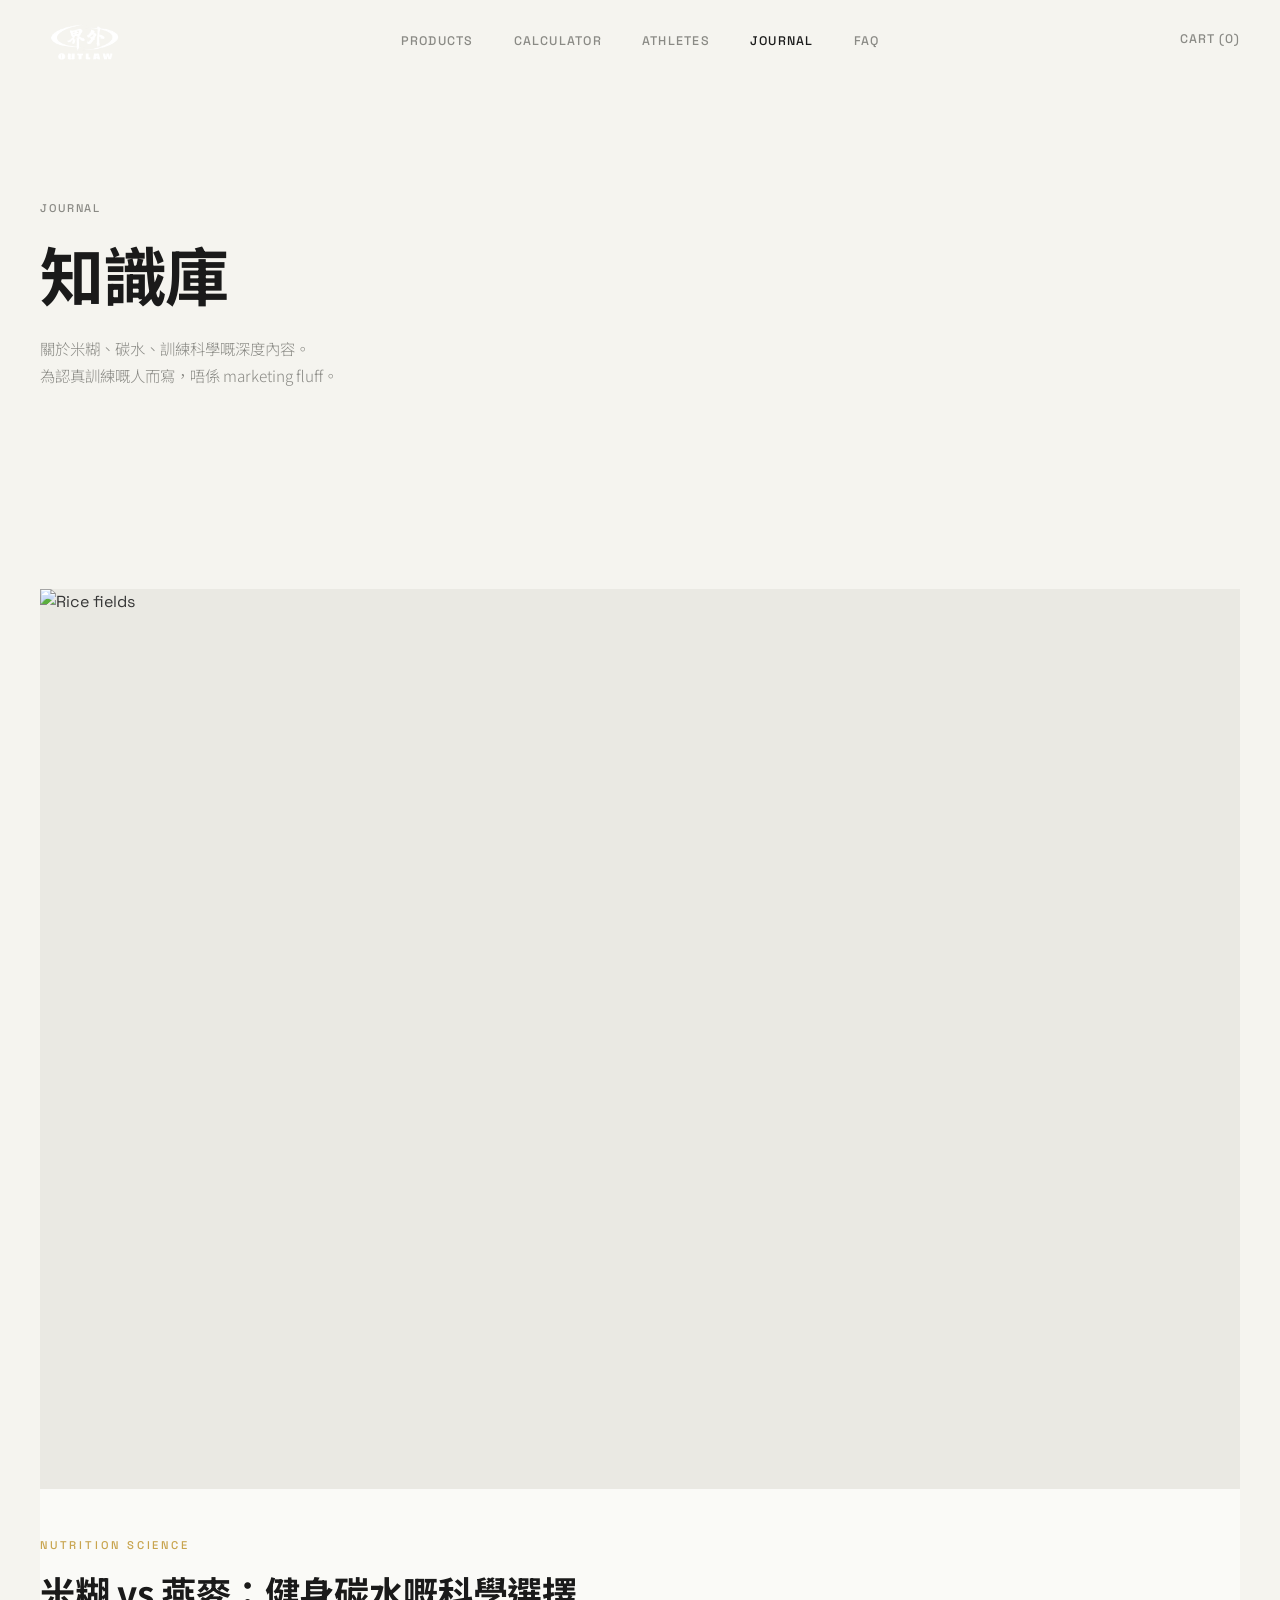
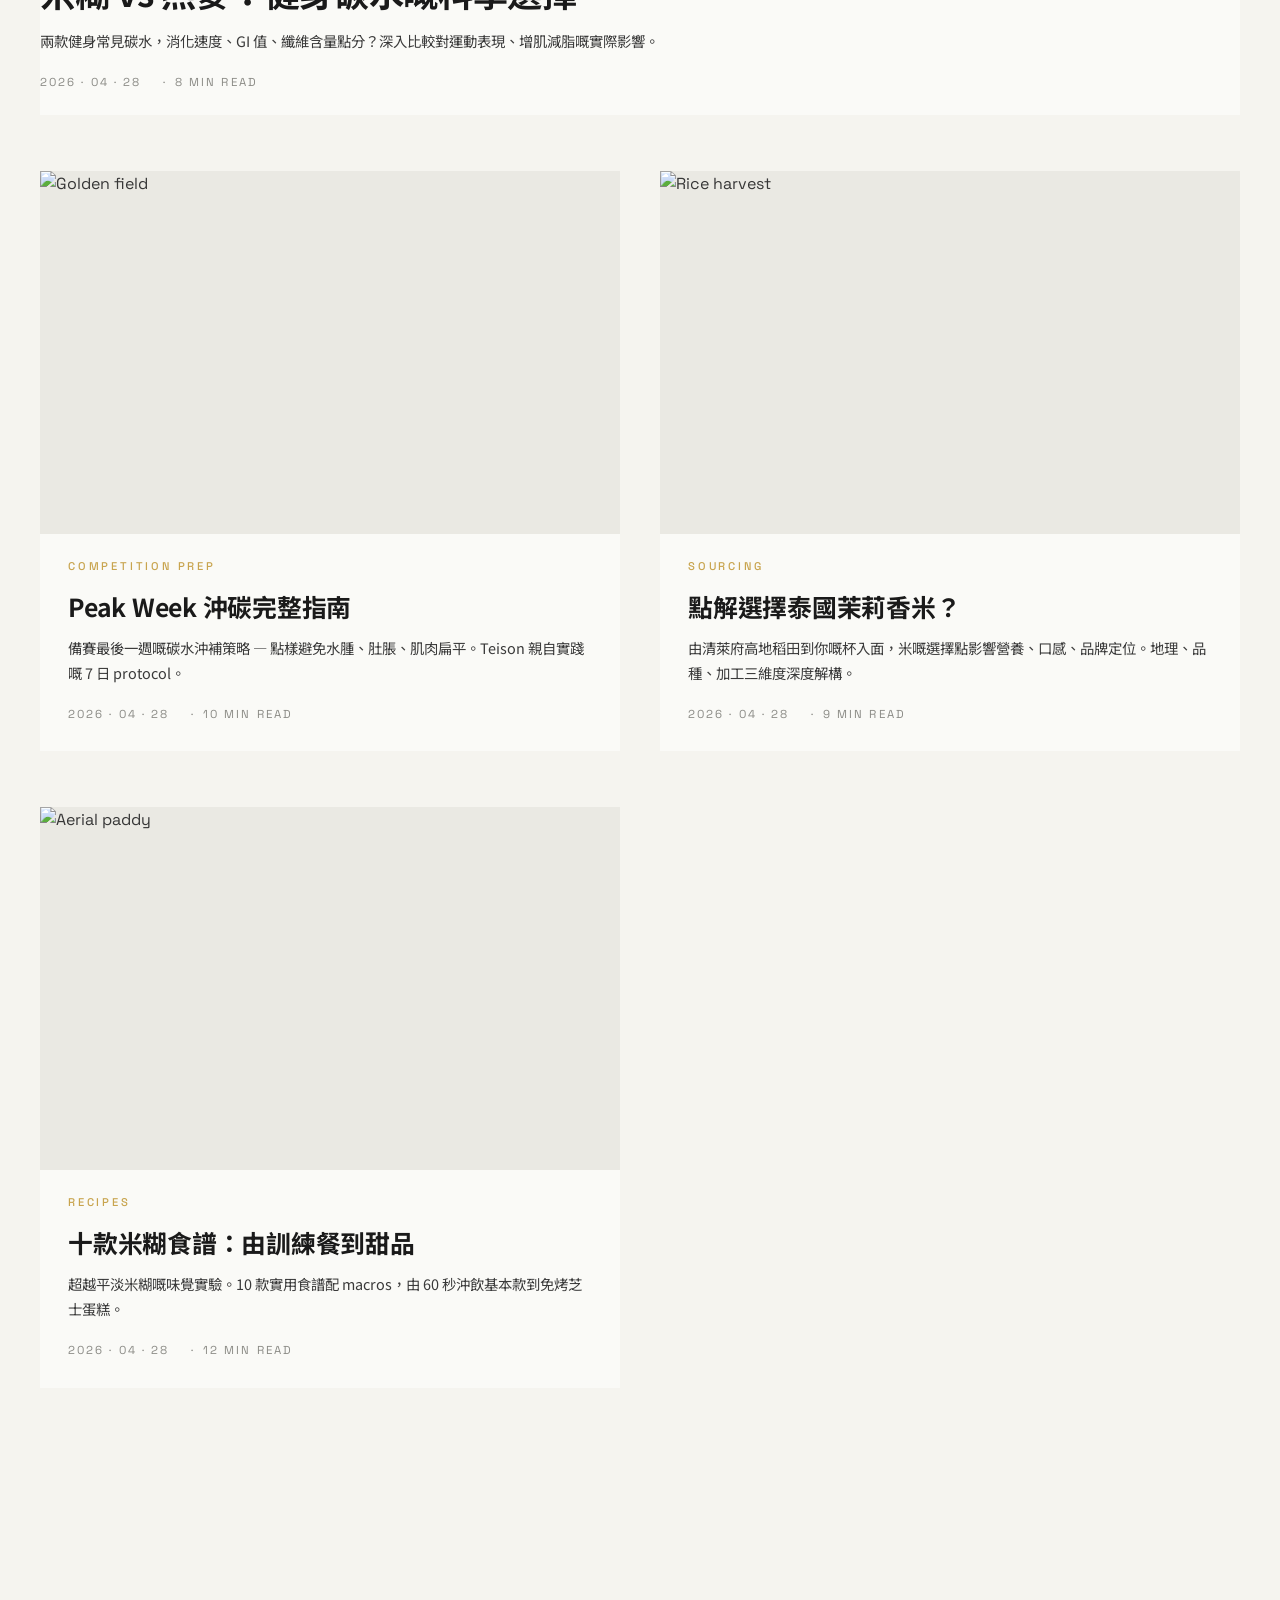
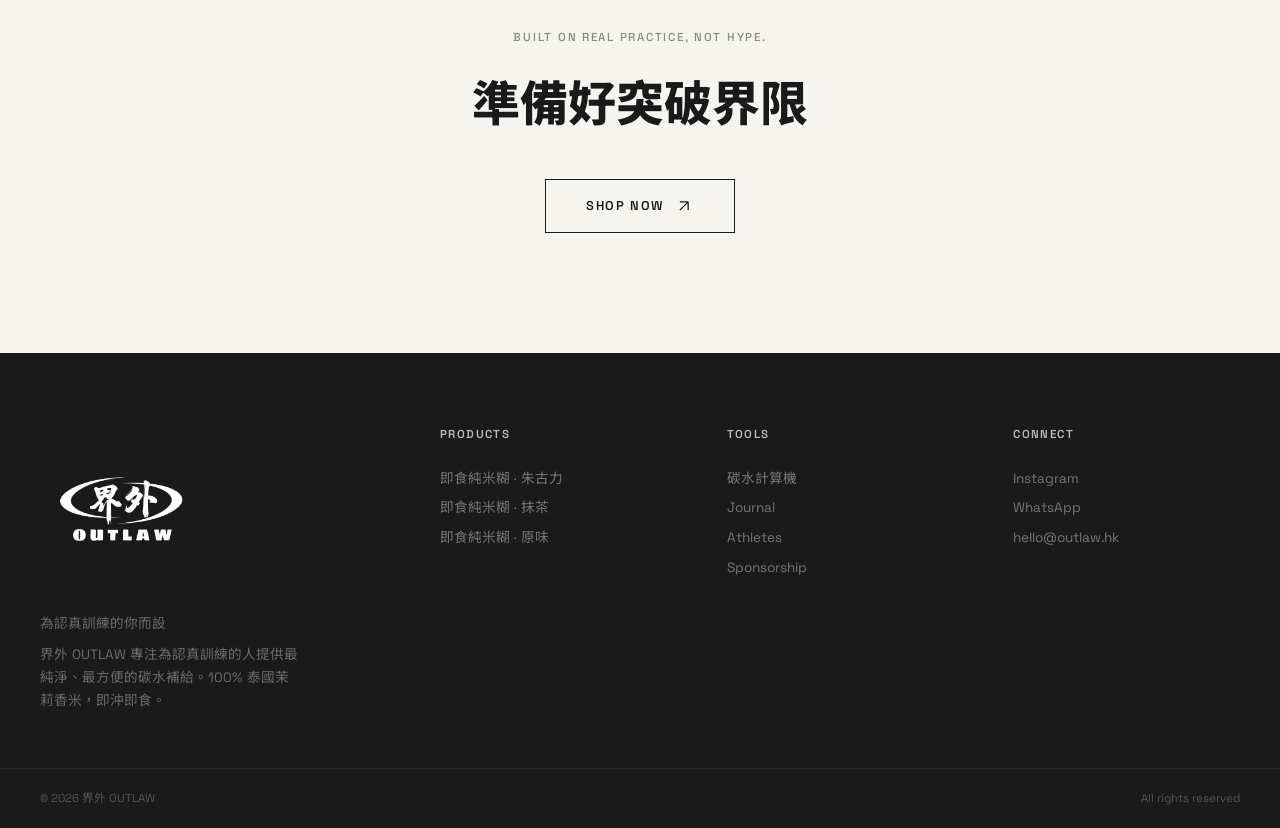
==== commit d448f3c6: "Fill in remaining 2 Journal articles — sourcing + recipes Replaced the placeholder 'Coming Soon' car" ====
--- a/blog.html
+++ b/blog.html
@@ -102,33 +102,35 @@
           </div>
         </a>
 
-        <article class="blog-card blog-card-soon" data-reveal>
+        <a href="blog-jasmine-rice.html" class="blog-card" data-reveal>
           <div class="blog-card-img">
             <img src="https://images.unsplash.com/photo-1761549849686-d1fd83a094aa?w=1600&q=75&fit=crop" alt="Rice harvest" loading="lazy" decoding="async" width="1600" height="900">
           </div>
           <div class="blog-card-body">
             <span class="blog-card-tag">Sourcing</span>
             <h3 class="blog-card-title">點解選擇泰國茉莉香米？</h3>
-            <p class="blog-card-excerpt">由清萊府高地稻田到你嘅杯入面，米嘅選擇點影響營養同口感。</p>
+            <p class="blog-card-excerpt">由清萊府高地稻田到你嘅杯入面，米嘅選擇點影響營養、口感、品牌定位。地理、品種、加工三維度深度解構。</p>
             <div class="blog-card-meta">
-              <span>Coming Soon</span>
+              <span>2026 · 04 · 28</span>
+              <span class="blog-card-readtime">9 min read</span>
             </div>
           </div>
-        </article>
+        </a>
 
-        <article class="blog-card blog-card-soon" data-reveal>
+        <a href="blog-recipes.html" class="blog-card" data-reveal>
           <div class="blog-card-img">
             <img src="https://images.unsplash.com/photo-1558534949-0a442809cb33?w=1600&q=75&fit=crop" alt="Aerial paddy" loading="lazy" decoding="async" width="1600" height="900">
           </div>
           <div class="blog-card-body">
             <span class="blog-card-tag">Recipes</span>
             <h3 class="blog-card-title">十款米糊食譜：由訓練餐到甜品</h3>
-            <p class="blog-card-excerpt">超越平淡米糊嘅味覺實驗。由蛋白燕麥碗到芝士蛋糕，米糊嘅無限可能。</p>
+            <p class="blog-card-excerpt">超越平淡米糊嘅味覺實驗。10 款實用食譜配 macros，由 60 秒沖飲基本款到免烤芝士蛋糕。</p>
             <div class="blog-card-meta">
-              <span>Coming Soon</span>
+              <span>2026 · 04 · 28</span>
+              <span class="blog-card-readtime">12 min read</span>
             </div>
           </div>
-        </article>
+        </a>
 
       </div>
     </div>
